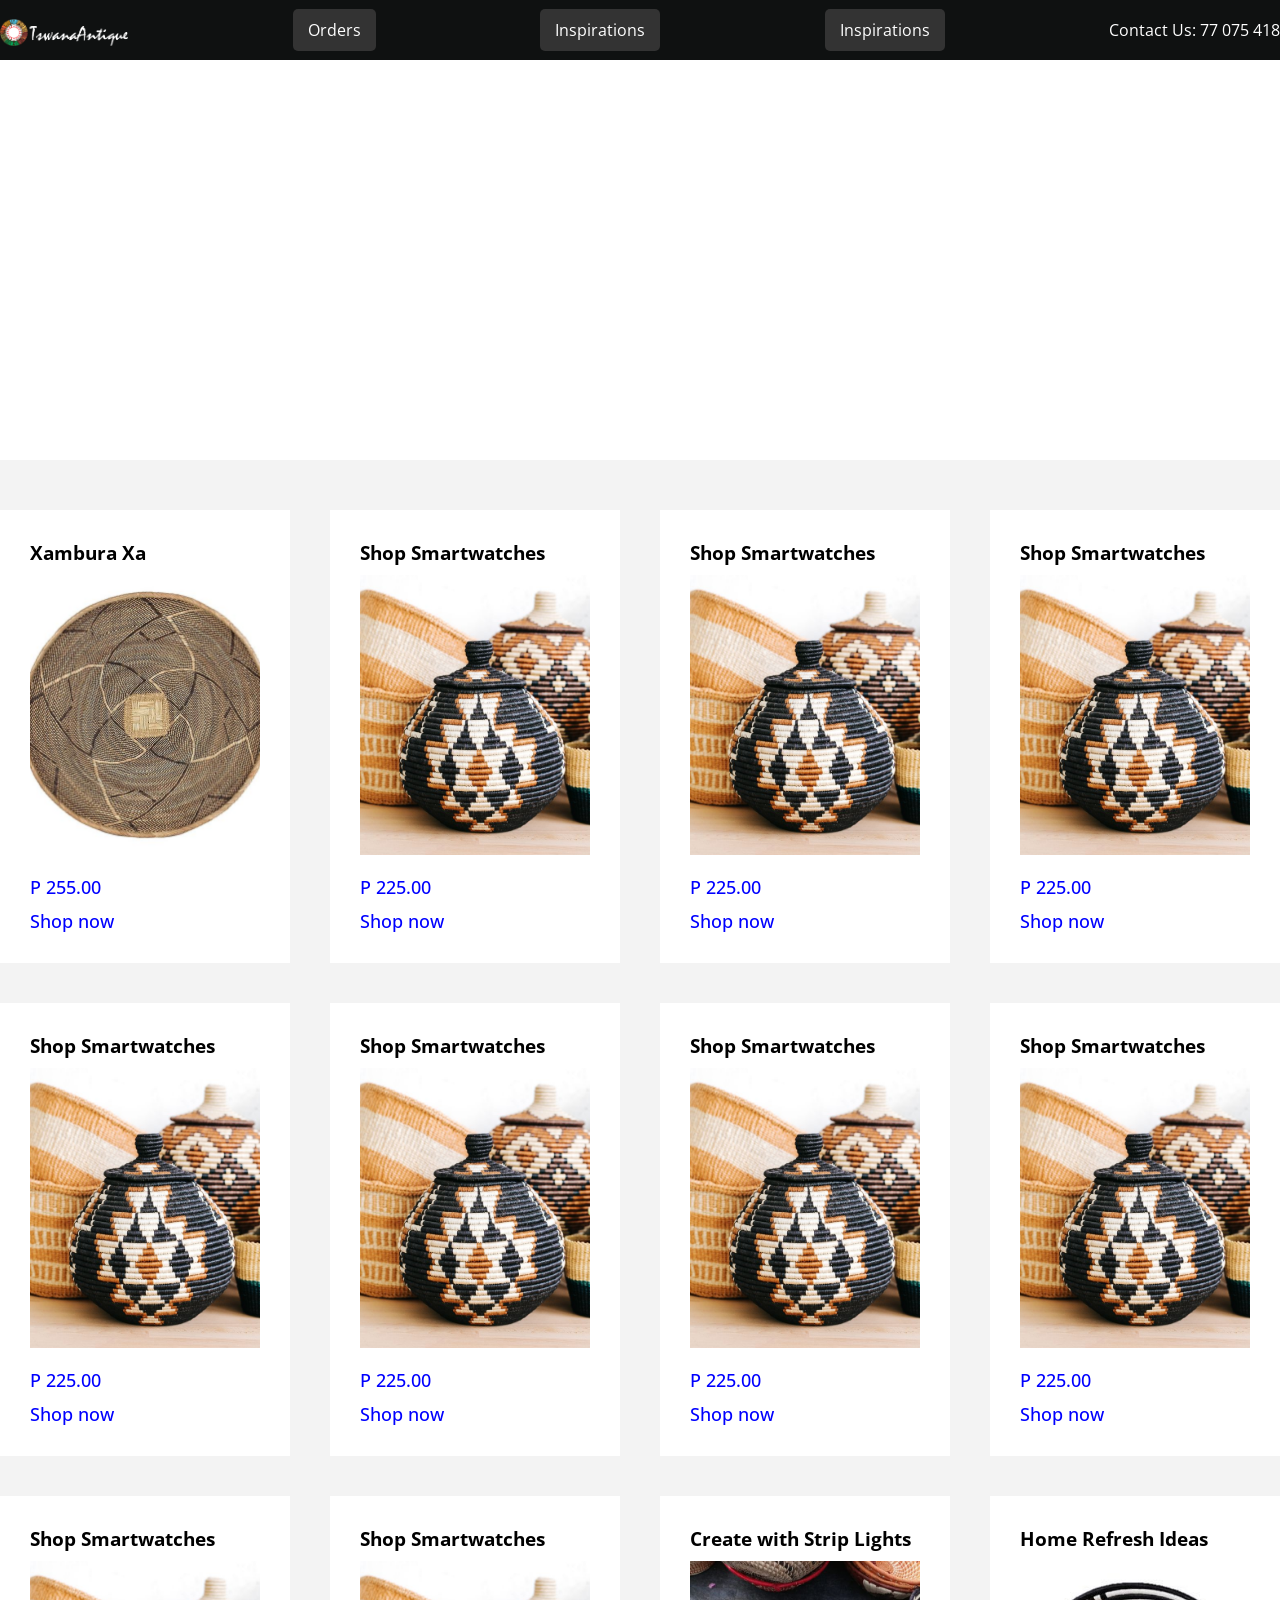
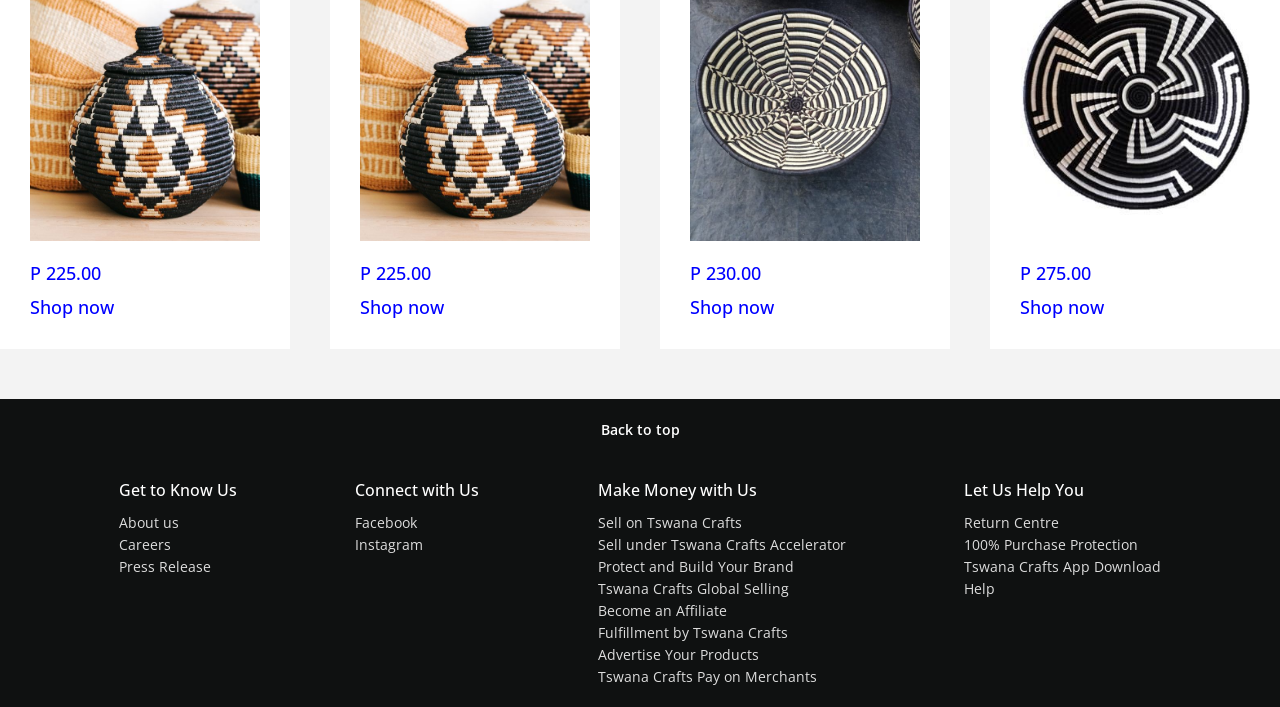
==== index.html @ 35d7b310 "Addding files to main folder" ====
<!DOCTYPE html>
<html lang="en">
<head>
  <meta charset="UTF-8">
  <meta name="viewport" content="width=device-width, initial-scale=1.0">
  <title>Tswana Antique Store </title>
  <link rel="stylesheet" href="style.css">
  <link rel="stylesheet" href="https://fonts.googleapis.com/css2?family=Material+Symbols+Outlined:opsz,wght,FILL,GRAD@20..48,100..700,0..1,-50..200">
</head>
<body>
    <header>
      <nav class="navbar">
        <div class="nav-logo">
          <a href="#"><img src="images/logo.png" alt="logo"></a>
        </div>

        <div class="Ordes">
            </a>
            <p><a href="#Orders" class="link-button">Orders</a></p>
        </div>

        <div class="Ordes">
            </a>
            <p><a href="#inspirations" class="link-button">Inspirations</a></p>
        </div>
        
        <div class="Ordes">
        </a>
        <p><a href="#inspirations" class="link-button">Inspirations</a></p>
    </div>

        <div class="Contacts US">
            </a>
            <p>Contact Us: 77 075 418</p>
        </div>
      </nav>
        </div>
      </div>
    </header>

<!-- HEro Section Start -->
    <section class="hero-section"></section>

    <section class="shop-section">
      <div class="shop-images">
        <div class="shop-link">
          <h3>Xambura Xa</h3>
          <img src="images/bascket1.jpg" alt="card">
          <a href="#">P 255.00</a>
          <a href="#">Shop now</a>
        </div>
        <div class="shop-link">
          <h3>Shop Smartwatches</h3>
          <img src="images/bascket2.jpg" alt="card">
          <a href="#">P 225.00</a>
          <a href="#">Shop now</a>
        </div>
        <div class="shop-link">
          <h3>Shop Smartwatches</h3>
          <img src="images/bascket2.jpg" alt="card">
          <a href="#">P 225.00</a>
          <a href="#">Shop now</a>
        </div>
        <div class="shop-link">
          <h3>Shop Smartwatches</h3>
          <img src="images/bascket2.jpg" alt="card">
          <a href="#">P 225.00</a>
          <a href="#">Shop now</a>
        </div>
        <div class="shop-link">
          <h3>Shop Smartwatches</h3>
          <img src="images/bascket2.jpg" alt="card">
          <a href="#">P 225.00</a>
          <a href="#">Shop now</a>
        </div>
        <div class="shop-link">
          <h3>Shop Smartwatches</h3>
          <img src="images/bascket2.jpg" alt="card">
          <a href="#">P 225.00</a>
          <a href="#">Shop now</a>
        </div>
        <div class="shop-link">
          <h3>Shop Smartwatches</h3>
          <img src="images/bascket2.jpg" alt="card">
          <a href="#">P 225.00</a>
          <a href="#">Shop now</a>
        </div>
        <div class="shop-link">
          <h3>Shop Smartwatches</h3>
          <img src="images/bascket2.jpg" alt="card">
          <a href="#">P 225.00</a>
          <a href="#">Shop now</a>
        </div>
        <div class="shop-link">
          <h3>Shop Smartwatches</h3>
          <img src="images/bascket2.jpg" alt="card">
          <a href="#">P 225.00</a>
          <a href="#">Shop now</a>
        </div>
        <div class="shop-link">
          <h3>Shop Smartwatches</h3>
          <img src="images/bascket2.jpg" alt="card">
          <a href="#">P 225.00</a>
          <a href="#">Shop now</a>
        </div>
        <div class="shop-link">
          <h3>Create with Strip Lights</h3>
          <img src="images/bascket3.jpg" alt="card">
          <a href="#">P 230.00</a>
          <a href="#">Shop now</a>
        </div>
        <div class="shop-link">
          <h3>Home Refresh Ideas</h3>
          <img src="images/bascket4.jpg" alt="card">
          <a href="#">P 275.00</a>
          <a href="#">Shop now</a>
        </div>
      </div>
    </section>
<!-- HEro Section End -->


<footer>
      <a href="#" class="footer-title">
        Back to top
      </a>
      <div class="footer-items">
        <ul>
          <h3>Get to Know Us</h3>
          <li><a href="#">About us</a></li>
          <li><a href="#">Careers</a></li>
          <li><a href="#">Press Release</a></li>
        </ul>
        <ul>
          <h3>Connect with Us</h3>
          <li><a href="#">Facebook</a></li>
          <li><a href="#">Instagram</a></li>
        </ul>
        <ul>
          <h3>Make Money with Us</h3>
          <li><a href="#">Sell on Tswana Crafts</a></li>
          <li><a href="#">Sell under Tswana Crafts Accelerator</a></li>
          <li><a href="#">Protect and Build Your Brand</a></li>
          <li><a href="#">Tswana Crafts Global Selling</a></li>
          <li><a href="#">Become an Affiliate</a></li>
          <li><a href="#">Fulfillment by Tswana Crafts</a></li>
          <li><a href="#">Advertise Your Products</a></li>
          <li><a href="#">Tswana Crafts Pay on Merchants</a></li>
        </ul>
        <ul>
          <h3>Let Us Help You</h3>
          <li><a href="#">Return Centre</a></li>
          <li><a href="#">100% Purchase Protection</a></li>
          <li><a href="#">Tswana Crafts App Download</a></li>
          <li><a href="#">Help</a></li>
        </ul>
      </div>
    </footer>

</body>
</html>
---- style.css ----
@import url("https://fonts.googleapis.com/css2?family=Open+Sans:wght@200;300;400;500;600;700&display=swap");

* {
  margin: 0;
  padding: 0;
  box-sizing: border-box;
  font-family: "Open Sans", sans-serif;
}

html {
  scroll-behavior: smooth;
}

a {
  text-decoration: none;
  color: #fff;
}

a:hover {
  color: #ddd;
}

/* Header or Navbar */
header {
  width: 100%;
  background-color: #0f1111;
}

.navbar {
  height: 60px;
  display: flex;
  align-items: center;
  justify-content: space-between;
  cursor: pointer;
  color: #fff;
  max-width: 1280px;
  margin: 0 auto;
}

.nav-logo img {
  margin-top: 10px;
  width: 128px;
}

.address .deliver {
  margin-left: 20px;
  font-size: 0.75rem;
  color: #ccc;
}

.address .map-icon {
  display: flex;
  align-items: center;
}


.nav-search {
  display: flex;
  justify-content: space-evenly;
  max-width: 620px;
  width: 100%;
  height: 40px;
  border-radius: 4px;
}

.select-search {
  background: #f3f3f3;
  width: 50px;
  text-align: center;
  border-top-left-radius: 4px;
  border-bottom-left-radius: 4px;
  border: none;
}

.search-input {
  max-width: 600px;
  width: 100%;
  font-size: 1rem;
  border: none;
  outline: none;
  padding-left: 10px;
}

.search-icon {
  max-width: 45px;
  width: 100%;
  display: flex;
  justify-content: center;
  align-items: center;
  font-size: 1.2rem;
  background: #febd68;
  color: #000;
  cursor: pointer;
  border-top-right-radius: 4px;
  border-bottom-right-radius: 4px;
}

.sign-in p,
.returns p {
  font-size: 0.75rem;
}

.sign-in,
.returns span {
  font-size: 0.875rem;
  font-weight: 600;
}

.cart {
  display: flex;
}

.cart .cart-icon {
  font-size: 2.5rem
}

.cart p {
  margin-top: 20px;
  font-weight: 500;
}

.banner {
  padding: 10px 20px;
  background: #0f1111;
  color: #fff;
  font-size: 0.875rem;
}

.banner-content {
  margin: 0 auto;
  max-width: 1280px;
  display: flex;
  align-items: center;
  justify-content: space-between;
}

.panel {
  max-width: 1280px;
  display: flex;
  align-items: center;
  gap: 5px;
  cursor: pointer;
}

.panel span {
  margin-right: 7px;
}

.links {
  display: flex;
  align-items: center;
  list-style: none;
  gap: 15px;
  flex-grow: 1;
  margin-left: 15px;
}

.links a {
  padding: 10px 0;
}

.deals a {
  font-size: 0.9rem;
  font-weight: 500;
  white-space: nowrap;
}

/* Hero Section */
.hero-section {
  height: 400px;
  background-image: url("images/hero-img.jpg");
  background-position: center;
  background-size: cover;
}

/* Shop Section */
.shop-section {
  display: flex;
  align-items: center;
  flex-direction: column;
  background-color: #f3f3f3;
  padding: 50px 0;
}

.shop-images {
  display: grid;
  grid-template-columns: repeat(auto-fit, minmax(250px, 1fr));
  gap: 40px;
  max-width: 1280px;
  width: 100%;
}

.shop-link {
  background-color: #fff;
  padding: 30px;
  display: flex;
  cursor: pointer;
  flex-direction: column;
  white-space: nowrap;
}


.shop-link img {
  width: 100%;
  height: 280px;
  object-fit: cover;
  margin-bottom: 10px;
}

.shop-link h3 {
  margin-bottom: 10px;
}

.shop-link a {
  display: inline-block;
  margin-top: 10px;
  font-size: 0.9rem;
  font-size: large;
  font-style: bold;
  color: blue;
  font-weight: 500;
  transition: color 0.3s ease;
}

.shop-link:hover a {
  color: rgb(255, 2, 2);
  text-decoration:wavy;
}

/* Footer */
.footer-title {
  display: flex;
  align-items: center;
  justify-content: center;
  background-color: #0f1111;
  color: #fff;
  font-size: 0.875rem;
  font-weight: 600;
  height: 60px;
}

.footer-items {
  display: flex;
  justify-content: space-evenly;
  width: 100%;
  margin: 0 auto;
  background: #0f1111;
}

.footer-items h3 {
  font-size: 1rem;
  font-weight: 500;
  color: #fff;
  margin: 20px 0 10px 0;
}

.footer-items ul {
  list-style: none;
  margin-bottom: 20px;
}

.footer-items li a {
  color: #ddd;
  font-size: 0.875rem;
}

.footer-items li a:hover {
  text-decoration: underline;
}
/* ... (previous code) ... */

.link-button {
  display: inline-block;
  padding: 10px 15px;
  background-color: #333;
  color: #fff;
  text-decoration: none;
  border-radius: 5px;
  transition: background-color 0.3s;
}

.link-button:hover {
  background-color: #555;
}

/* ... (remaining code) ... */
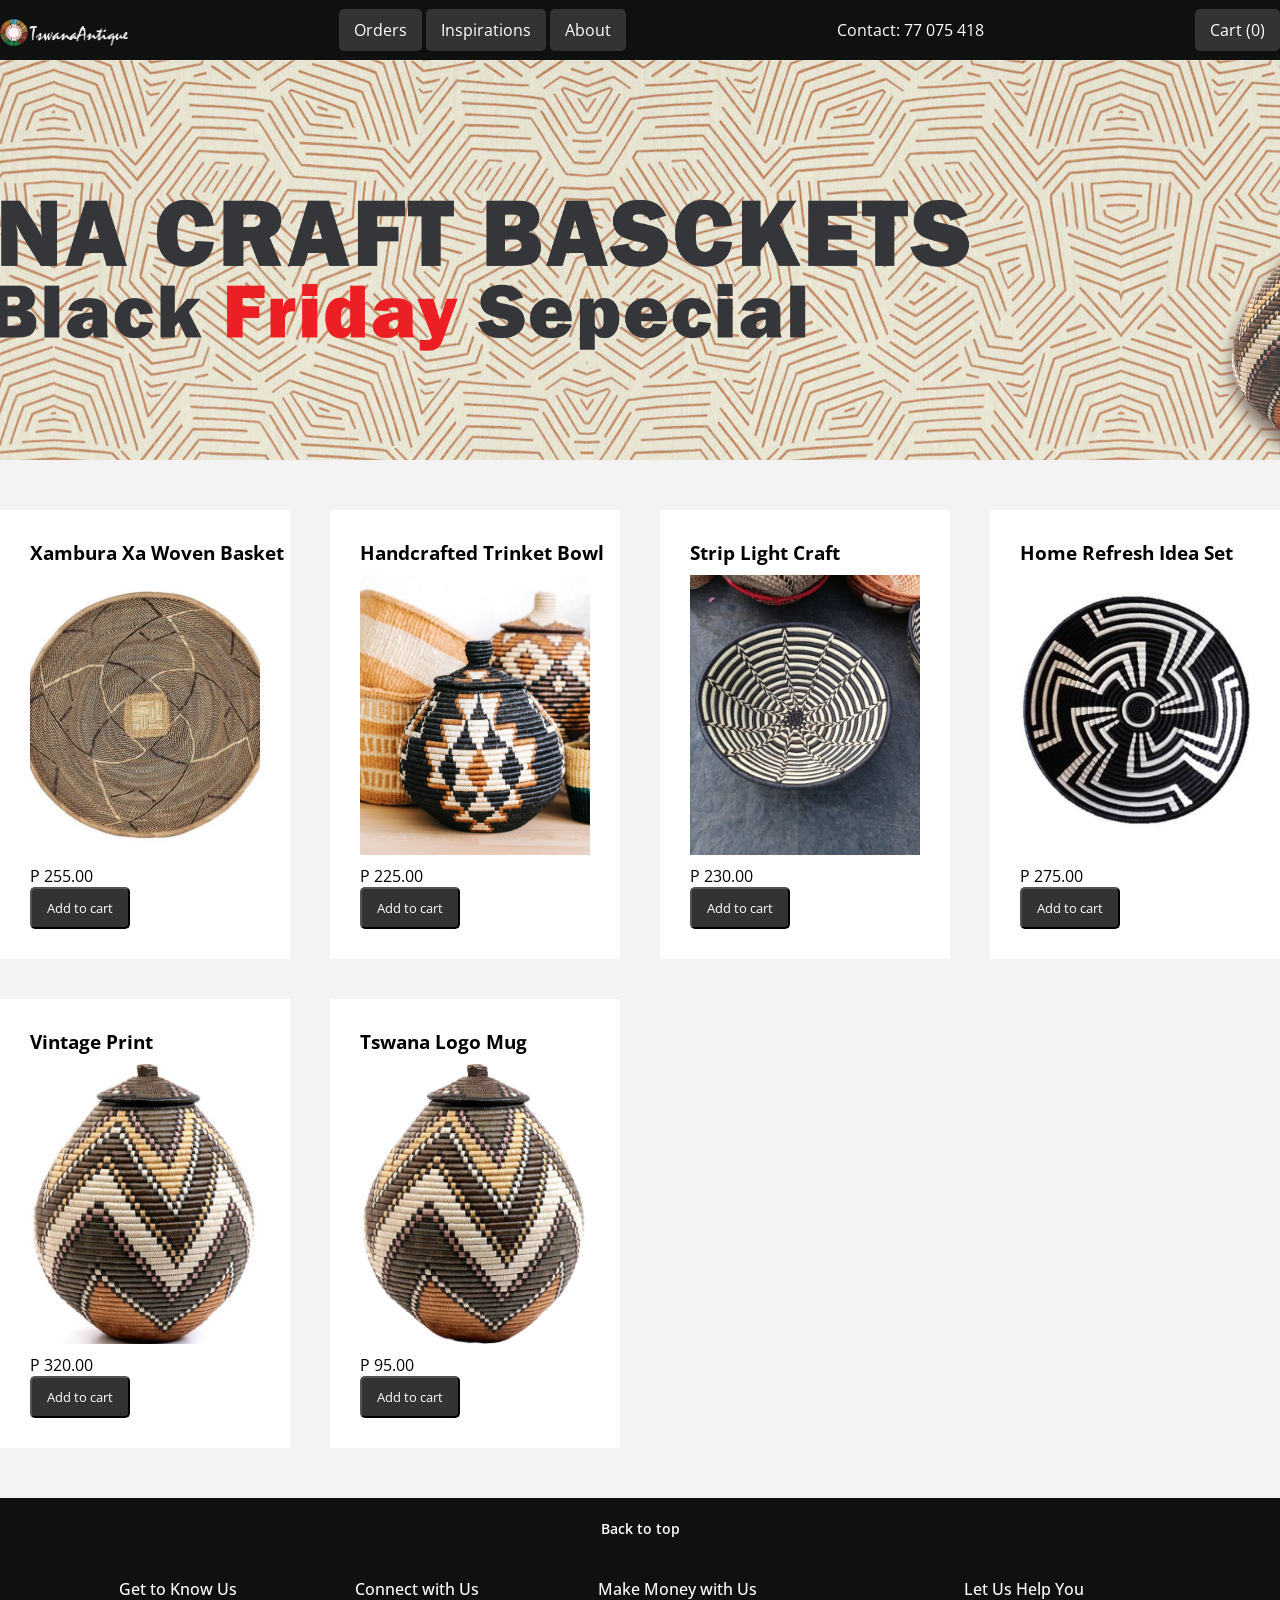
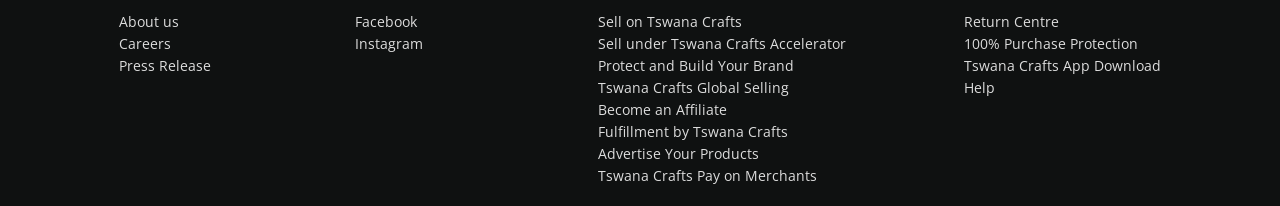
==== commit ec571a5b: "ui upgrade" ====
--- a/index.html
+++ b/index.html
@@ -4,120 +4,41 @@
   <meta charset="UTF-8">
   <meta name="viewport" content="width=device-width, initial-scale=1.0">
   <title>Tswana Antique Store </title>
-  <link rel="stylesheet" href="style.css">
+  <link rel="stylesheet" href="assets/css/style.css">
   <link rel="stylesheet" href="https://fonts.googleapis.com/css2?family=Material+Symbols+Outlined:opsz,wght,FILL,GRAD@20..48,100..700,0..1,-50..200">
 </head>
 <body>
     <header>
-      <nav class="navbar">
+      <nav class="navbar" role="navigation" aria-label="Main navigation">
         <div class="nav-logo">
-          <a href="#"><img src="images/logo.png" alt="logo"></a>
+          <a href="#"><img src="assets/img/logo.png" alt="Tswana Antique Store logo"></a>
         </div>
 
-        <div class="Ordes">
-            </a>
-            <p><a href="#Orders" class="link-button">Orders</a></p>
+        <div class="nav-links">
+          <a href="#orders" class="link-button">Orders</a>
+          <a href="#inspirations" class="link-button">Inspirations</a>
+          <a href="#about" class="link-button">About</a>
         </div>
 
-        <div class="Ordes">
-            </a>
-            <p><a href="#inspirations" class="link-button">Inspirations</a></p>
+        <div class="nav-contact">
+          <p>Contact: <a href="tel:+26777075418">77 075 418</a></p>
         </div>
-        
-        <div class="Ordes">
-        </a>
-        <p><a href="#inspirations" class="link-button">Inspirations</a></p>
-    </div>
 
-        <div class="Contacts US">
-            </a>
-            <p>Contact Us: 77 075 418</p>
+        <div class="cart">
+          <a href="#" class="link-button cart-link" aria-label="View cart">Cart (<span id="cart-count">0</span>)</a>
         </div>
       </nav>
-        </div>
-      </div>
     </header>
 
-<!-- HEro Section Start -->
-    <section class="hero-section"></section>
+<!-- Hero Section Start -->
+    <section class="hero-section" aria-label="Promotional hero"></section>
 
     <section class="shop-section">
-      <div class="shop-images">
-        <div class="shop-link">
-          <h3>Xambura Xa</h3>
-          <img src="images/bascket1.jpg" alt="card">
-          <a href="#">P 255.00</a>
-          <a href="#">Shop now</a>
-        </div>
-        <div class="shop-link">
-          <h3>Shop Smartwatches</h3>
-          <img src="images/bascket2.jpg" alt="card">
-          <a href="#">P 225.00</a>
-          <a href="#">Shop now</a>
-        </div>
-        <div class="shop-link">
-          <h3>Shop Smartwatches</h3>
-          <img src="images/bascket2.jpg" alt="card">
-          <a href="#">P 225.00</a>
-          <a href="#">Shop now</a>
-        </div>
-        <div class="shop-link">
-          <h3>Shop Smartwatches</h3>
-          <img src="images/bascket2.jpg" alt="card">
-          <a href="#">P 225.00</a>
-          <a href="#">Shop now</a>
-        </div>
-        <div class="shop-link">
-          <h3>Shop Smartwatches</h3>
-          <img src="images/bascket2.jpg" alt="card">
-          <a href="#">P 225.00</a>
-          <a href="#">Shop now</a>
-        </div>
-        <div class="shop-link">
-          <h3>Shop Smartwatches</h3>
-          <img src="images/bascket2.jpg" alt="card">
-          <a href="#">P 225.00</a>
-          <a href="#">Shop now</a>
-        </div>
-        <div class="shop-link">
-          <h3>Shop Smartwatches</h3>
-          <img src="images/bascket2.jpg" alt="card">
-          <a href="#">P 225.00</a>
-          <a href="#">Shop now</a>
-        </div>
-        <div class="shop-link">
-          <h3>Shop Smartwatches</h3>
-          <img src="images/bascket2.jpg" alt="card">
-          <a href="#">P 225.00</a>
-          <a href="#">Shop now</a>
-        </div>
-        <div class="shop-link">
-          <h3>Shop Smartwatches</h3>
-          <img src="images/bascket2.jpg" alt="card">
-          <a href="#">P 225.00</a>
-          <a href="#">Shop now</a>
-        </div>
-        <div class="shop-link">
-          <h3>Shop Smartwatches</h3>
-          <img src="images/bascket2.jpg" alt="card">
-          <a href="#">P 225.00</a>
-          <a href="#">Shop now</a>
-        </div>
-        <div class="shop-link">
-          <h3>Create with Strip Lights</h3>
-          <img src="images/bascket3.jpg" alt="card">
-          <a href="#">P 230.00</a>
-          <a href="#">Shop now</a>
-        </div>
-        <div class="shop-link">
-          <h3>Home Refresh Ideas</h3>
-          <img src="images/bascket4.jpg" alt="card">
-          <a href="#">P 275.00</a>
-          <a href="#">Shop now</a>
-        </div>
+      <div id="product-grid" class="shop-images">
+        <!-- Products will be injected here by JavaScript -->
       </div>
     </section>
-<!-- HEro Section End -->
+<!-- Hero Section End -->
 
 
 <footer>
@@ -157,5 +78,6 @@
       </div>
     </footer>
 
+  <script src="assets/js/main.js"></script>
 </body>
 </html>
--- a/assets/css/style.css
+++ b/assets/css/style.css
@@ -0,0 +1,321 @@
+@import url("https://fonts.googleapis.com/css2?family=Open+Sans:wght@200;300;400;500;600;700&display=swap");
+
+* {
+  margin: 0;
+  padding: 0;
+  box-sizing: border-box;
+  font-family: "Open Sans", sans-serif;
+}
+
+html {
+  scroll-behavior: smooth;
+}
+
+a {
+  text-decoration: none;
+  color: #fff;
+}
+
+a:hover {
+  color: #ddd;
+}
+
+/* Header or Navbar */
+header {
+  width: 100%;
+  background-color: #0f1111;
+}
+
+.navbar {
+  height: 60px;
+  display: flex;
+  align-items: center;
+  justify-content: space-between;
+  cursor: pointer;
+  color: #fff;
+  max-width: 1280px;
+  margin: 0 auto;
+}
+
+.nav-logo img {
+  margin-top: 10px;
+  width: 128px;
+}
+
+.address .deliver {
+  margin-left: 20px;
+  font-size: 0.75rem;
+  color: #ccc;
+}
+
+.address .map-icon {
+  display: flex;
+  align-items: center;
+}
+
+
+.nav-search {
+  display: flex;
+  justify-content: space-evenly;
+  max-width: 620px;
+  width: 100%;
+  height: 40px;
+  border-radius: 4px;
+}
+
+.select-search {
+  background: #f3f3f3;
+  width: 50px;
+  text-align: center;
+  border-top-left-radius: 4px;
+  border-bottom-left-radius: 4px;
+  border: none;
+}
+
+.search-input {
+  max-width: 600px;
+  width: 100%;
+  font-size: 1rem;
+  border: none;
+  outline: none;
+  padding-left: 10px;
+}
+
+.search-icon {
+  max-width: 45px;
+  width: 100%;
+  display: flex;
+  justify-content: center;
+  align-items: center;
+  font-size: 1.2rem;
+  background: #febd68;
+  color: #000;
+  cursor: pointer;
+  border-top-right-radius: 4px;
+  border-bottom-right-radius: 4px;
+}
+
+.sign-in p,
+.returns p {
+  font-size: 0.75rem;
+}
+
+.sign-in,
+.returns span {
+  font-size: 0.875rem;
+  font-weight: 600;
+}
+
+.cart {
+  display: flex;
+}
+
+.cart .cart-icon {
+  font-size: 2.5rem
+}
+
+.cart p {
+  margin-top: 20px;
+  font-weight: 500;
+}
+
+.banner {
+  padding: 10px 20px;
+  background: #0f1111;
+  color: #fff;
+  font-size: 0.875rem;
+}
+
+.banner-content {
+  margin: 0 auto;
+  max-width: 1280px;
+  display: flex;
+  align-items: center;
+  justify-content: space-between;
+}
+
+.panel {
+  max-width: 1280px;
+  display: flex;
+  align-items: center;
+  gap: 5px;
+  cursor: pointer;
+}
+
+.panel span {
+  margin-right: 7px;
+}
+
+.links {
+  display: flex;
+  align-items: center;
+  list-style: none;
+  gap: 15px;
+  flex-grow: 1;
+  margin-left: 15px;
+}
+
+.links a {
+  padding: 10px 0;
+}
+
+.deals a {
+  font-size: 0.9rem;
+  font-weight: 500;
+  white-space: nowrap;
+}
+
+/* Hero Section */
+.hero-section {
+  height: 400px;
+  background-image: url("../img/hero-img.jpg");
+  background-position: center;
+  background-size: cover;
+} 
+
+/* Shop Section */
+.shop-section {
+  display: flex;
+  align-items: center;
+  flex-direction: column;
+  background-color: #f3f3f3;
+  padding: 50px 0;
+}
+
+.shop-images {
+  display: grid;
+  grid-template-columns: repeat(auto-fit, minmax(250px, 1fr));
+  gap: 40px;
+  max-width: 1280px;
+  width: 100%;
+}
+
+.shop-link {
+  background-color: #fff;
+  padding: 30px;
+  display: flex;
+  cursor: pointer;
+  flex-direction: column;
+  white-space: nowrap;
+}
+
+
+.shop-link img {
+  width: 100%;
+  height: 280px;
+  object-fit: cover;
+  margin-bottom: 10px;
+}
+
+.shop-link h3 {
+  margin-bottom: 10px;
+}
+
+.shop-link a {
+  display: inline-block;
+  margin-top: 10px;
+  font-size: 0.9rem;
+  font-size: large;
+  font-style: bold;
+  color: blue;
+  font-weight: 500;
+  transition: color 0.3s ease;
+}
+
+.shop-link:hover a {
+  color: rgb(255, 2, 2);
+  text-decoration: underline;
+}
+
+/* Footer */
+.footer-title {
+  display: flex;
+  align-items: center;
+  justify-content: center;
+  background-color: #0f1111;
+  color: #fff;
+  font-size: 0.875rem;
+  font-weight: 600;
+  height: 60px;
+}
+
+.footer-items {
+  display: flex;
+  justify-content: space-evenly;
+  width: 100%;
+  margin: 0 auto;
+  background: #0f1111;
+}
+
+.footer-items h3 {
+  font-size: 1rem;
+  font-weight: 500;
+  color: #fff;
+  margin: 20px 0 10px 0;
+}
+
+.footer-items ul {
+  list-style: none;
+  margin-bottom: 20px;
+}
+
+.footer-items li a {
+  color: #ddd;
+  font-size: 0.875rem;
+}
+
+.footer-items li a:hover {
+  text-decoration: underline;
+}
+/* ... (previous code) ... */
+
+.link-button {
+  display: inline-block;
+  padding: 10px 15px;
+  background-color: #333;
+  color: #fff;
+  text-decoration: none;
+  border-radius: 5px;
+  transition: background-color 0.3s;
+}
+
+.link-button:hover {
+  background-color: #555;
+}
+
+/* Accessibility focus styles */
+.link-button:focus,
+.link-button:focus-visible {
+  outline: 3px solid #febd68;
+  outline-offset: 2px;
+}
+
+.shop-link:focus-within,
+.shop-link:focus {
+  box-shadow: 0 0 0 3px rgba(254,189,104,0.15);
+}
+
+.shop-link { outline: none; }
+
+/* Responsive tweaks */
+@media (max-width: 600px) {
+  .navbar {
+    height: auto;
+    padding: 12px;
+    flex-direction: column;
+    align-items: flex-start;
+    gap: 8px;
+  }
+
+  .nav-links { display: flex; gap: 8px; }
+
+  .shop-link img {
+    height: 200px;
+  }
+
+  .hero-section {
+    height: 220px;
+  }
+}
+
+/* ... (remaining code) ... */
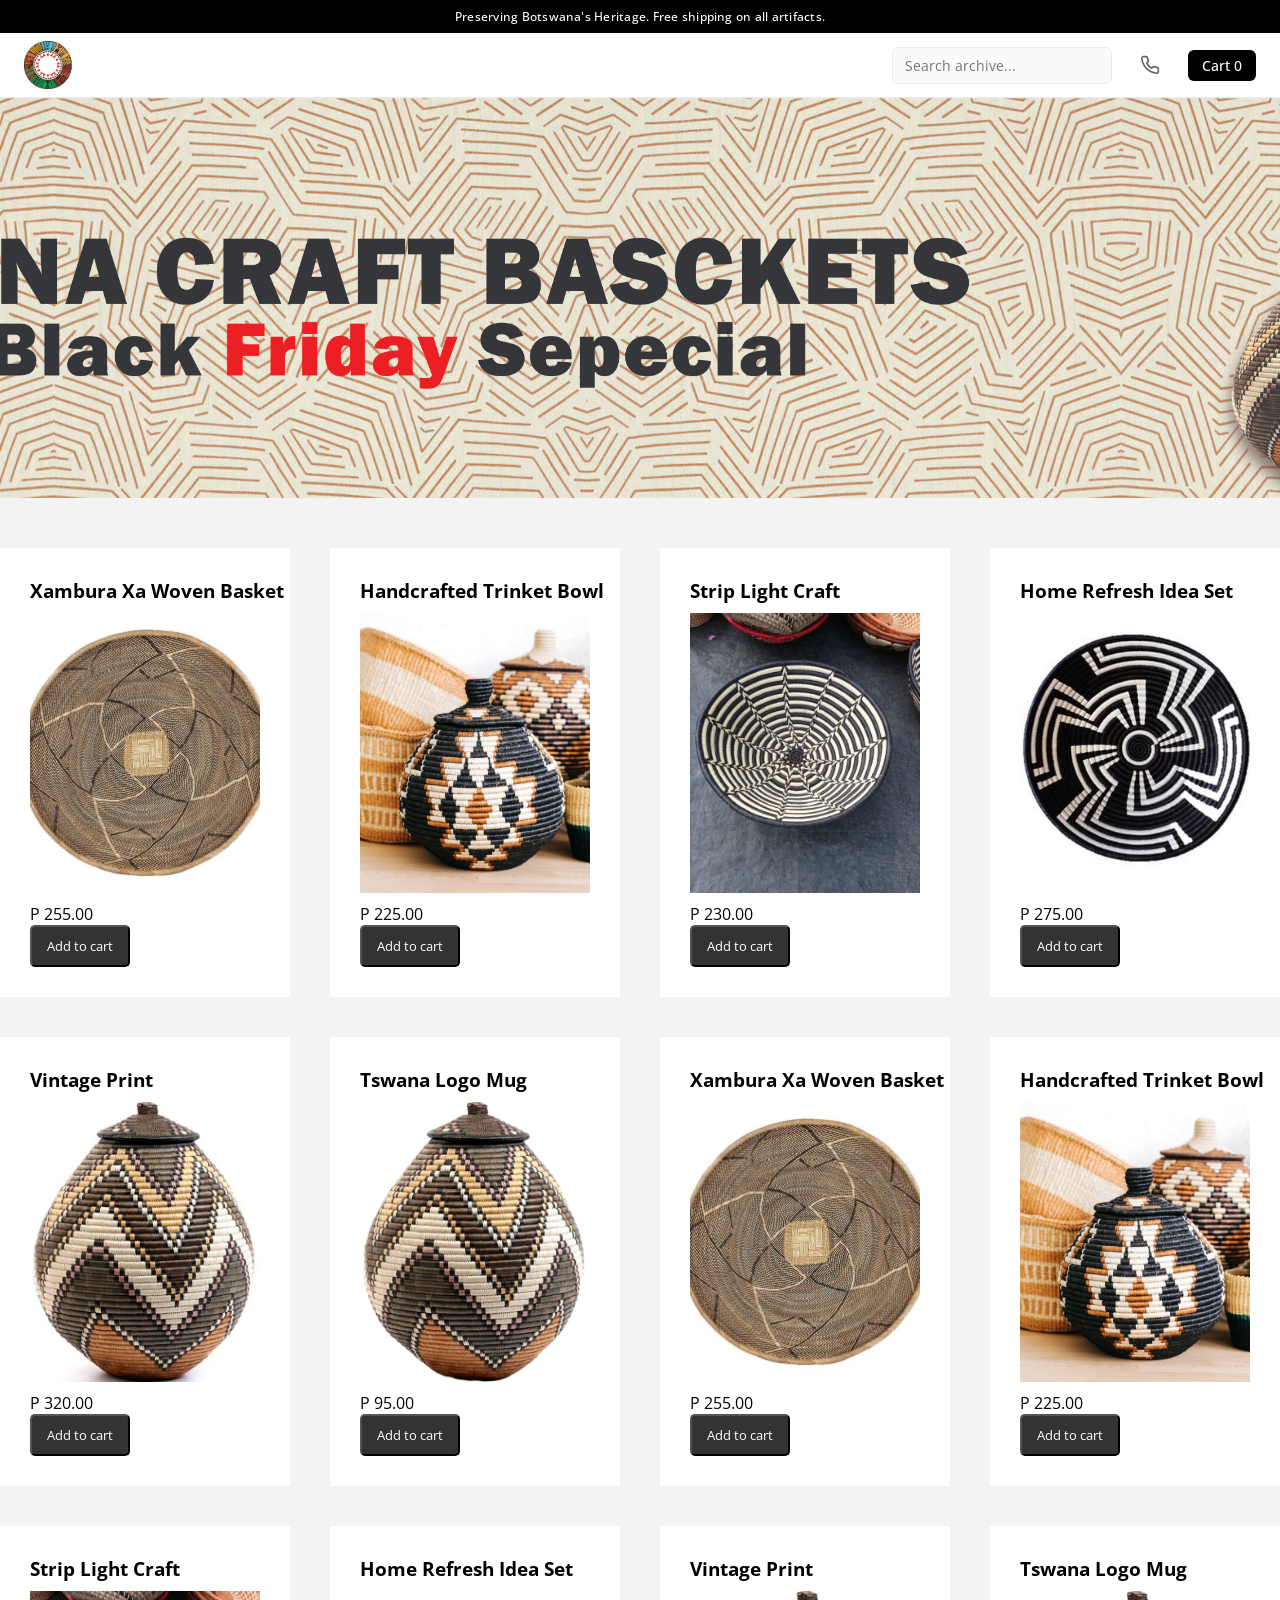
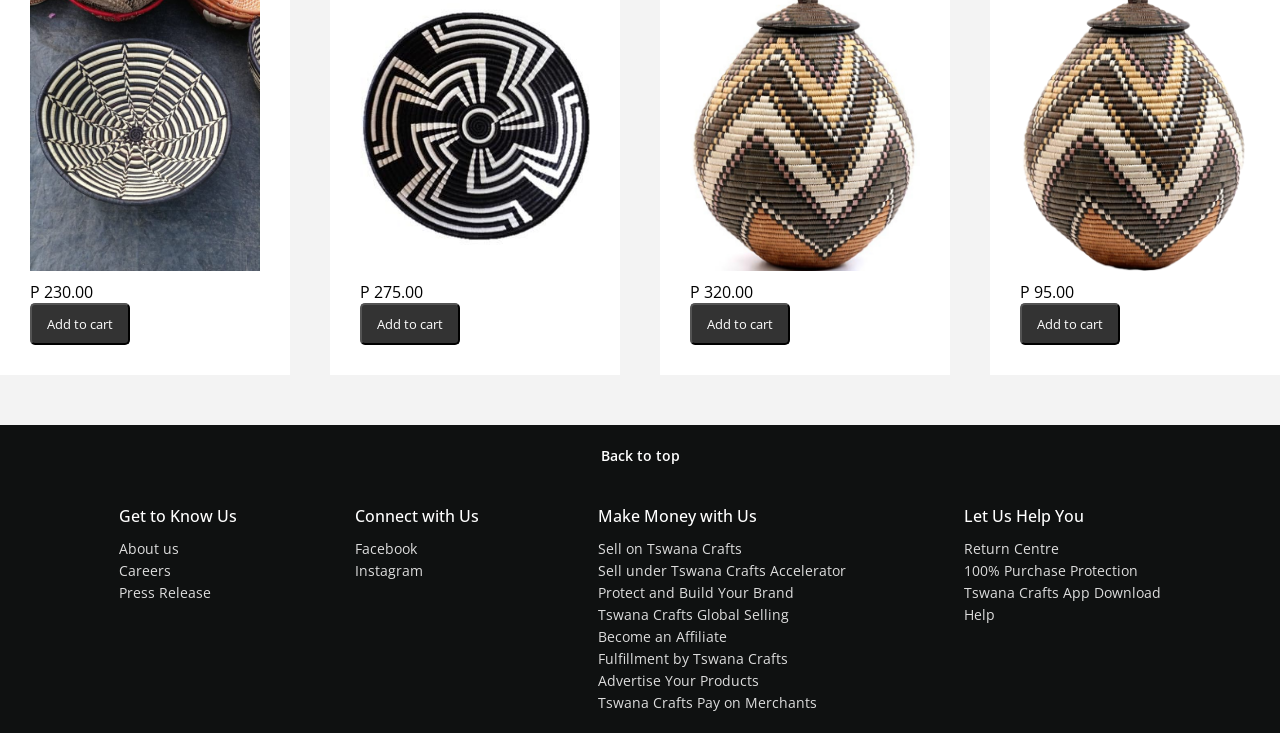
==== commit 6411b0b7: "header update" ====
--- a/index.html
+++ b/index.html
@@ -8,7 +8,7 @@
   <link rel="stylesheet" href="https://fonts.googleapis.com/css2?family=Material+Symbols+Outlined:opsz,wght,FILL,GRAD@20..48,100..700,0..1,-50..200">
 </head>
 <body>
-    <header>
+    <!-- <header>
       <nav class="navbar" role="navigation" aria-label="Main navigation">
         <div class="nav-logo">
           <a href="#"><img src="assets/img/logo.png" alt="Tswana Antique Store logo"></a>
@@ -28,7 +28,38 @@
           <a href="#" class="link-button cart-link" aria-label="View cart">Cart (<span id="cart-count">0</span>)</a>
         </div>
       </nav>
-    </header>
+    </header> -->
+
+    <header class="header">
+  <div class="header-announcement">
+    Preserving Botswana's Heritage. Free shipping on all artifacts.
+  </div>
+
+  <nav class="navbar" role="navigation" aria-label="Main navigation">
+    <div class="nav-left">
+      <a href="index.html" class="logo"><img src="assets/img/logo.png" alt="Tswana Antique Store logo"></a>
+        <a href="#inspirations">Inspirations</a>
+        <a href="#orders">Orders</a>
+        <a href="#about">About</a>
+      </div>
+    </div>
+
+    <div class="nav-right">
+      <div class="header-search">
+        <input type="text" placeholder="Search archive..." aria-label="Search">
+      </div>
+      
+      <div class="nav-utilities">
+        <a href="tel:+26777075418" class="nav-icon-link" title="Contact Support">
+          <svg width="20" height="20" viewBox="0 0 24 24" fill="none" stroke="currentColor" stroke-width="2"><path d="M22 16.92v3a2 2 0 0 1-2.18 2 19.79 19.79 0 0 1-8.63-3.07 19.5 19.5 0 0 1-6-6 19.79 19.79 0 0 1-3.07-8.67A2 2 0 0 1 4.11 2h3a2 2 0 0 1 2 1.72 12.84 12.84 0 0 0 .7 2.81 2 2 0 0 1-.45 2.11L8.09 9.91a16 16 0 0 0 6 6l1.27-1.27a2 2 0 0 1 2.11-.45 12.84 12.84 0 0 0 2.81.7A2 2 0 0 1 22 16.92z"/></svg>
+        </a>
+        <a href="#" class="cart-pill" aria-label="View cart">
+          Cart <span id="cart-count">0</span>
+        </a>
+      </div>
+    </div>
+  </nav>
+</header>
 
 <!-- Hero Section Start -->
     <section class="hero-section" aria-label="Promotional hero"></section>
--- a/assets/css/style.css
+++ b/assets/css/style.css
@@ -21,26 +21,146 @@
 }
 
 /* Header or Navbar */
-header {
-  width: 100%;
-  background-color: #0f1111;
+
+:root {
+  --header-height: 64px;
+  --border-color: #eaeaea;
+  --text-muted: #666666;
+  --geist-font: -apple-system, BlinkMacSystemFont, "Segoe UI", Roboto, sans-serif;
+}
+
+.header {
+  position: sticky;
+  top: 0;
+  width: 100%;
+  z-index: 1000;
+  background: rgba(255, 255, 255, 0.8);
+  backdrop-filter: saturate(180%) blur(8px);
+  border-bottom: 1px solid var(--border-color);
+  font-family: var(--geist-font);
+}
+
+.header-announcement {
+  background: #000;
+  color: #fff;
+  font-size: 12px;
+  text-align: center;
+  padding: 8px 0;
+  font-weight: 500;
+  letter-spacing: 0.02em;
 }
 
 .navbar {
-  height: 60px;
+  max-width: 1400px;
+  margin: 0 auto;
+  height: var(--header-height);
   display: flex;
   align-items: center;
   justify-content: space-between;
-  cursor: pointer;
-  color: #fff;
-  max-width: 1280px;
-  margin: 0 auto;
-}
-
-.nav-logo img {
-  margin-top: 10px;
-  width: 128px;
-}
+  padding: 0 24px;
+}
+
+/* Logo Styling */
+.logo {
+  display: flex;
+  align-items: center;
+  font-weight: 700;
+  font-size: 1.1rem;
+  letter-spacing: -0.04em;
+  text-decoration: none;
+  color: #000;
+  margin-right: 24px;
+}
+
+.logo img { display: block; max-height: 48px; width: auto; }
+
+.logo span {
+  color: var(--border-color);
+  margin: 0 4px;
+  font-weight: 300;
+}
+
+/* Nav Groups */
+.nav-left, .nav-right, .nav-utilities {
+  display: flex;
+  align-items: center;
+  gap: 12px;
+}
+
+/* Logo inside header: keep centered, constrained and responsive */
+.nav-left > a img {
+  display: block;
+  max-height: 48px;
+  width: auto;
+  margin-right: 8px;
+}
+
+.nav-menu a {
+  text-decoration: none;
+  color: var(--text-muted);
+  font-size: 14px;
+  margin-right: 20px;
+  transition: color 0.2s ease;
+}
+
+.nav-menu a:hover {
+  color: #000;
+}
+
+/* Search Input */
+.header-search input {
+  background: #fafafa;
+  border: 1px solid var(--border-color);
+  padding: 8px 12px;
+  border-radius: 6px;
+  font-size: 14px;
+  width: 220px;
+  transition: all 0.2s ease;
+  outline: none;
+}
+
+.header-search input:focus {
+  background: #fff;
+  border-color: #000;
+  width: 280px;
+}
+
+/* Cart & Icons */
+.nav-icon-link {
+  color: var(--text-muted);
+  margin: 0 16px;
+  display: flex;
+  align-items: center;
+}
+
+.cart-pill {
+  background: #000;
+  color: #fff;
+  text-decoration: none;
+  padding: 6px 14px;
+  border-radius: 6px;
+  font-size: 14px;
+  font-weight: 500;
+  transition: opacity 0.2s ease;
+}
+
+.cart-pill:hover {
+  opacity: 0.8;
+}
+
+/* Mobile Responsiveness */
+@media (max-width: 768px) {
+  .nav-menu, .header-search {
+    display: none; /* In a real app, move these to a hamburger menu */
+  }
+
+  .nav-left > a img {
+    max-height: 40px;
+  }
+}
+
+
+
 
 .address .deliver {
   margin-left: 20px;
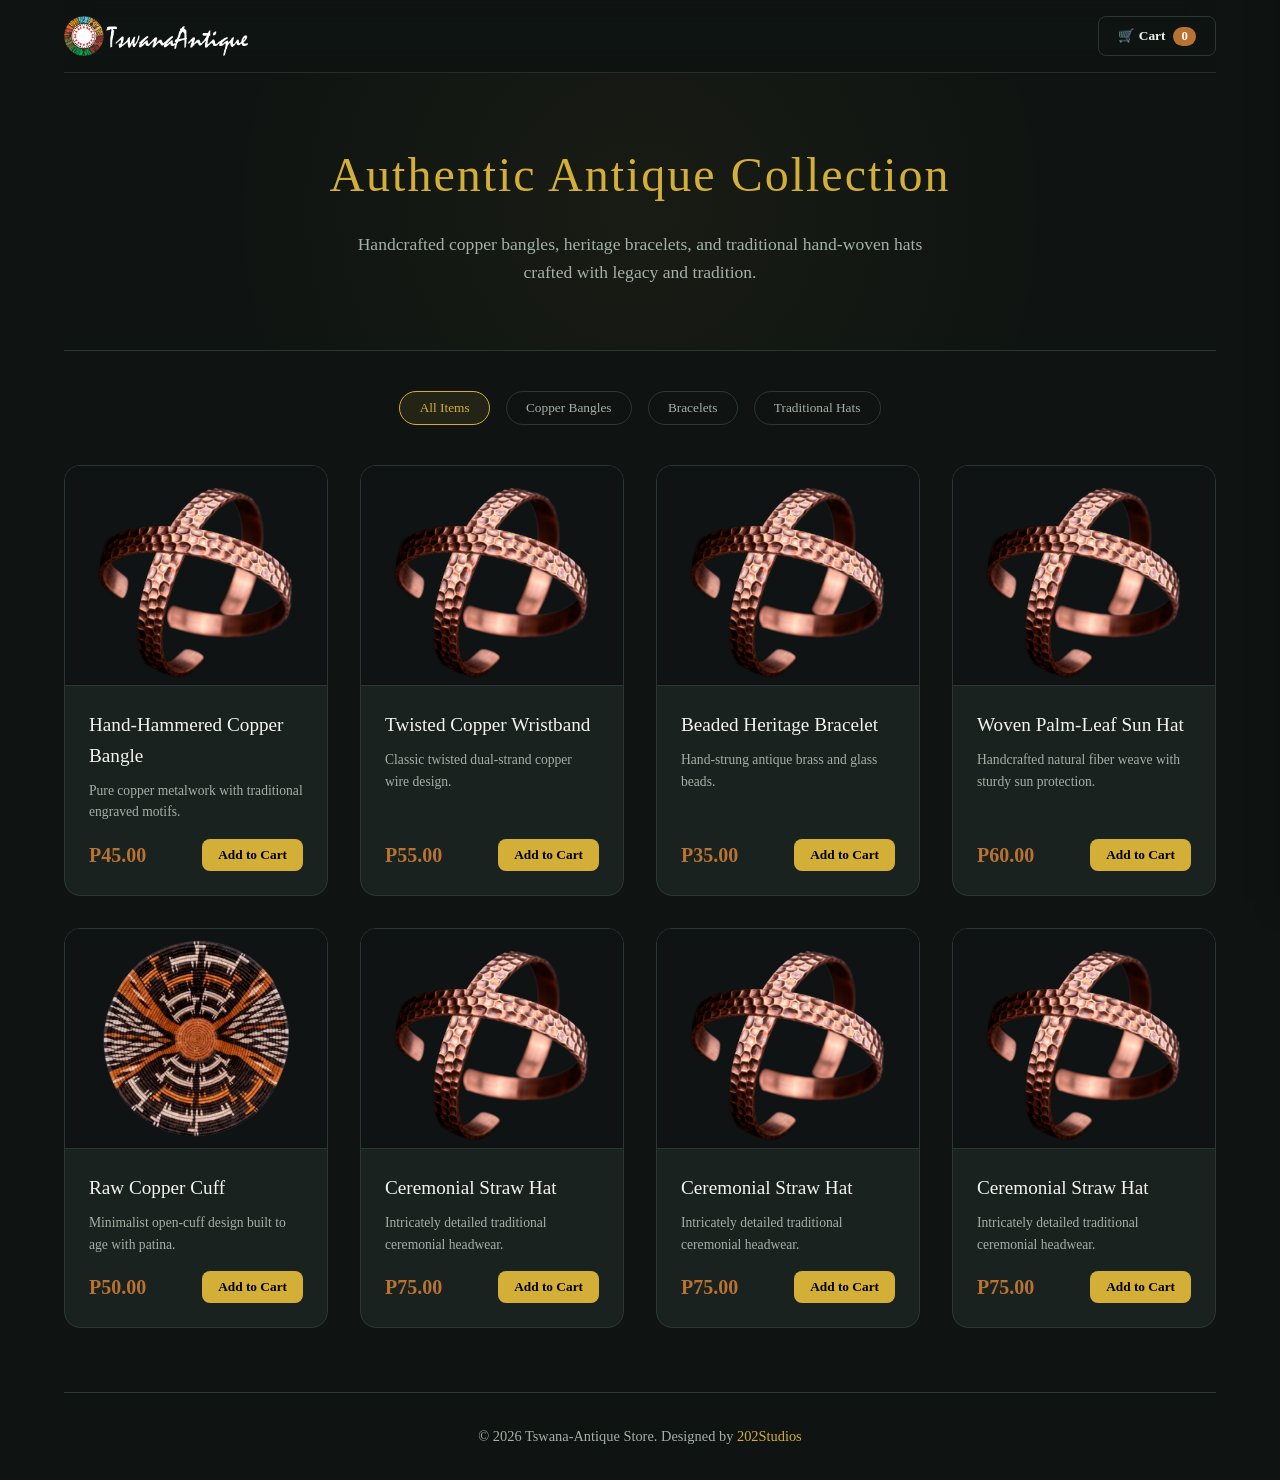
==== commit 0cc8f0aa: "site updates" ====
--- a/index.html
+++ b/index.html
@@ -3,112 +3,846 @@
 <head>
   <meta charset="UTF-8">
   <meta name="viewport" content="width=device-width, initial-scale=1.0">
-  <title>Tswana Antique Store </title>
-  <link rel="stylesheet" href="assets/css/style.css">
-  <link rel="stylesheet" href="https://fonts.googleapis.com/css2?family=Material+Symbols+Outlined:opsz,wght,FILL,GRAD@20..48,100..700,0..1,-50..200">
+  <title>Tswana-Antique</title>
+  <style>
+    /* --- CSS VARIABLES & RESET --- */
+    :root {
+      --bg-dark: #0f1412;
+      --bg-card: #19221e;
+      --accent-gold: #d4af37;
+      --accent-gold-hover: #b89628;
+      --accent-copper: #b87333;
+      --text-main: #f4f4f0;
+      --text-muted: #a3b1a8;
+      --border-color: #2a3831;
+      --radius-md: 8px;
+      --radius-lg: 16px;
+    }
+
+    * {
+      box-sizing: border-box;
+      margin: 0;
+      padding: 0;
+      font-family: -apple-system, BlinkMacSystemFont, "Segoe UI", Roboto, Georgia, serif;
+    }
+
+    body {
+      background-color: var(--bg-dark);
+      color: var(--text-main);
+      line-height: 1.6;
+    }
+
+    /* --- LAYOUT & UTILITIES --- */
+    .container {
+      max-width: 1200px;
+      margin: 0 auto;
+      padding: 0 1.5rem;
+    }
+
+    /* --- NAVIGATION --- */
+    nav {
+      display: flex;
+      justify-content: space-between;
+      align-items: center;
+      padding: 1rem 0;
+      border-bottom: 1px solid rgba(255, 255, 255, 0.1);
+      position: sticky;
+      top: 0;
+      background-color: rgba(15, 20, 18, 0.85);
+      -webkit-backdrop-filter: blur(12px);
+      backdrop-filter: blur(12px);
+      z-index: 100;
+    }
+
+    .brand {
+      display: flex;
+      align-items: center;
+      font-size: 1.5rem;
+      font-weight: bold;
+      color: var(--accent-gold);
+    }
+
+    .brand img {
+      max-height: 40px;
+      width: auto;
+      object-fit: contain;
+    }
+
+    .cart-icon-btn {
+      background: transparent;
+      border: 1px solid var(--border-color);
+      color: var(--text-main);
+      padding: 0.6rem 1.2rem;
+      border-radius: var(--radius-md);
+      cursor: pointer;
+      display: flex;
+      align-items: center;
+      gap: 0.5rem;
+      font-weight: 600;
+      transition: border-color 0.2s;
+    }
+
+    .cart-icon-btn:hover {
+      border-color: var(--accent-gold);
+    }
+
+    .cart-badge {
+      background: var(--accent-copper);
+      color: #fff;
+      padding: 2px 8px;
+      border-radius: 12px;
+      font-size: 0.8rem;
+    }
+
+    /* --- HERO SECTION --- */
+    .hero {
+      padding: 4rem 0;
+      text-align: center;
+      border-bottom: 1px solid var(--border-color);
+      background: radial-gradient(circle at center, rgba(212, 175, 55, 0.05) 0%, transparent 70%);
+    }
+
+    .hero h1 {
+      font-size: 3rem;
+      color: var(--accent-gold);
+      margin-bottom: 1rem;
+      font-weight: 300;
+      letter-spacing: 2px;
+    }
+
+    .hero p {
+      color: var(--text-muted);
+      max-width: 600px;
+      margin: 0 auto;
+      font-size: 1.1rem;
+    }
+
+    /* --- FILTER BAR --- */
+    .controls {
+      display: flex;
+      justify-content: center;
+      gap: 1rem;
+      margin: 2.5rem 0;
+      flex-wrap: wrap;
+    }
+
+    .filter-btn {
+      background: transparent;
+      border: 1px solid var(--border-color);
+      color: var(--text-muted);
+      padding: 0.5rem 1.2rem;
+      border-radius: 20px;
+      cursor: pointer;
+      transition: all 0.2s;
+    }
+
+    .filter-btn.active, .filter-btn:hover {
+      border-color: var(--accent-gold);
+      color: var(--accent-gold);
+      background: rgba(212, 175, 55, 0.1);
+    }
+
+    /* --- PRODUCT GRID --- */
+    .product-grid {
+      display: grid;
+      grid-template-columns: repeat(auto-fill, minmax(260px, 1fr));
+      gap: 2rem;
+      margin-bottom: 4rem;
+    }
+
+    .product-card {
+      background: var(--bg-card);
+      border: 1px solid var(--border-color);
+      border-radius: var(--radius-lg);
+      overflow: hidden;
+      display: flex;
+      flex-direction: column;
+      transition: transform 0.2s, border-color 0.2s;
+      cursor: pointer;
+    }
+
+    .product-card:hover {
+      transform: translateY(-4px);
+      border-color: var(--accent-copper);
+    }
+
+    .product-image {
+      height: 220px;
+      background: #111815;
+      display: flex;
+      align-items: center;
+      justify-content: center;
+      border-bottom: 1px solid var(--border-color);
+      overflow: hidden;
+    }
+
+    .product-image img {
+      width: 100%;
+      height: 100%;
+      object-fit: cover;
+      transition: transform 0.3s ease;
+    }
+
+    .product-card:hover .product-image img {
+      transform: scale(1.05);
+    }
+
+    .product-info {
+      padding: 1.5rem;
+      display: flex;
+      flex-direction: column;
+      flex-grow: 1;
+    }
+
+    .product-title {
+      font-size: 1.2rem;
+      margin-bottom: 0.5rem;
+      color: var(--text-main);
+    }
+
+    .product-desc {
+      font-size: 0.85rem;
+      color: var(--text-muted);
+      margin-bottom: 1rem;
+      flex-grow: 1;
+    }
+
+    .product-bottom {
+      display: flex;
+      justify-content: space-between;
+      align-items: center;
+      margin-top: auto;
+    }
+
+    .price {
+      font-size: 1.25rem;
+      font-weight: 700;
+      color: var(--accent-copper);
+    }
+
+    .btn-add {
+      background: var(--accent-gold);
+      color: #000;
+      border: none;
+      padding: 0.5rem 1rem;
+      border-radius: var(--radius-md);
+      font-weight: 600;
+      cursor: pointer;
+      transition: background 0.2s;
+    }
+
+    .btn-add:hover {
+      background: var(--accent-gold-hover);
+    }
+
+    /* --- PRODUCT DETAIL MODAL (ALIEXPRESS STYLE) --- */
+    .product-modal-overlay {
+      position: fixed;
+      top: 0;
+      left: 0;
+      width: 100%;
+      height: 100%;
+      background: rgba(0, 0, 0, 0.8);
+      display: flex;
+      justify-content: center;
+      align-items: center;
+      z-index: 300;
+      opacity: 0;
+      pointer-events: none;
+      transition: opacity 0.3s ease;
+    }
+
+    .product-modal-overlay.open {
+      opacity: 1;
+      pointer-events: all;
+    }
+
+    .product-detail-card {
+      background: var(--bg-card);
+      border: 1px solid var(--border-color);
+      width: 90%;
+      max-width: 950px;
+      max-height: 90vh;
+      border-radius: var(--radius-lg);
+      overflow-y: auto;
+      position: relative;
+      display: grid;
+      grid-template-columns: 1fr 1fr;
+      gap: 2rem;
+      padding: 2.5rem;
+      box-shadow: 0 20px 50px rgba(0,0,0,0.8);
+    }
+
+    @media (max-width: 768px) {
+      .product-detail-card {
+        grid-template-columns: 1fr;
+        padding: 1.5rem;
+      }
+    }
+
+    .close-modal {
+      position: absolute;
+      top: 15px;
+      right: 20px;
+      background: none;
+      border: none;
+      color: var(--text-muted);
+      font-size: 2rem;
+      cursor: pointer;
+      z-index: 10;
+    }
+
+    .close-modal:hover {
+      color: #fff;
+    }
+
+    /* Detail View Gallery */
+    .gallery-container {
+      display: flex;
+      flex-direction: column;
+      gap: 1rem;
+    }
+
+    .main-image-view {
+      width: 100%;
+      height: 350px;
+      background: #111815;
+      border: 1px solid var(--border-color);
+      border-radius: var(--radius-md);
+      overflow: hidden;
+    }
+
+    .main-image-view img {
+      width: 100%;
+      height: 100%;
+      object-fit: cover;
+    }
+
+    .thumbnail-list {
+      display: flex;
+      gap: 0.75rem;
+      overflow-x: auto;
+    }
+
+    .thumbnail {
+      width: 70px;
+      height: 70px;
+      border: 2px solid var(--border-color);
+      border-radius: var(--radius-md);
+      cursor: pointer;
+      object-fit: cover;
+      opacity: 0.6;
+      transition: all 0.2s;
+    }
+
+    .thumbnail.active, .thumbnail:hover {
+      opacity: 1;
+      border-color: var(--accent-gold);
+    }
+
+    /* Detail View Info */
+    .detail-info {
+      display: flex;
+      flex-direction: column;
+    }
+
+    .detail-title {
+      font-size: 1.8rem;
+      color: var(--text-main);
+      margin-bottom: 0.5rem;
+    }
+
+    .detail-badge {
+      display: inline-block;
+      background: rgba(212, 175, 55, 0.15);
+      color: var(--accent-gold);
+      padding: 0.2rem 0.6rem;
+      border-radius: 4px;
+      font-size: 0.8rem;
+      width: fit-content;
+      margin-bottom: 1rem;
+      border: 1px solid rgba(212, 175, 55, 0.3);
+    }
+
+    .detail-price-box {
+      background: rgba(0, 0, 0, 0.2);
+      padding: 1rem;
+      border-radius: var(--radius-md);
+      margin-bottom: 1.5rem;
+      border: 1px solid var(--border-color);
+    }
+
+    .detail-price {
+      font-size: 2rem;
+      font-weight: 700;
+      color: var(--accent-copper);
+    }
+
+    .detail-specs {
+      margin-bottom: 1.5rem;
+      font-size: 0.9rem;
+      color: var(--text-muted);
+    }
+
+    .detail-specs p {
+      margin-bottom: 0.4rem;
+    }
+
+    .quantity-control {
+      display: flex;
+      align-items: center;
+      gap: 0.5rem;
+      margin-bottom: 1.5rem;
+    }
+
+    .qty-btn {
+      background: var(--bg-dark);
+      border: 1px solid var(--border-color);
+      color: var(--text-main);
+      width: 32px;
+      height: 32px;
+      border-radius: 4px;
+      cursor: pointer;
+      font-size: 1.1rem;
+    }
+
+    .qty-input {
+      width: 50px;
+      height: 32px;
+      background: var(--bg-dark);
+      border: 1px solid var(--border-color);
+      color: var(--text-main);
+      text-align: center;
+      border-radius: 4px;
+    }
+
+    .action-buttons {
+      display: flex;
+      gap: 1rem;
+      margin-top: auto;
+    }
+
+    .btn-buy-now {
+      flex: 1;
+      background: var(--accent-copper);
+      color: #fff;
+      border: none;
+      padding: 0.8rem;
+      border-radius: var(--radius-md);
+      font-weight: 600;
+      cursor: pointer;
+      transition: opacity 0.2s;
+    }
+
+    .btn-buy-now:hover {
+      opacity: 0.9;
+    }
+
+    /* --- CART DRAWER --- */
+    .cart-drawer {
+      position: fixed;
+      top: 0;
+      right: -400px;
+      width: 380px;
+      height: 100%;
+      background: var(--bg-card);
+      border-left: 1px solid var(--border-color);
+      box-shadow: -10px 0 30px rgba(0,0,0,0.5);
+      transition: right 0.3s ease;
+      z-index: 400;
+      display: flex;
+      flex-direction: column;
+      padding: 2rem;
+    }
+
+    .cart-drawer.open {
+      right: 0;
+    }
+
+    .cart-header {
+      display: flex;
+      justify-content: space-between;
+      align-items: center;
+      border-bottom: 1px solid var(--border-color);
+      padding-bottom: 1rem;
+      margin-bottom: 1rem;
+    }
+
+    .close-cart {
+      background: none;
+      border: none;
+      color: var(--text-muted);
+      font-size: 1.5rem;
+      cursor: pointer;
+    }
+
+    .cart-items {
+      flex-grow: 1;
+      overflow-y: auto;
+      display: flex;
+      flex-direction: column;
+      gap: 1rem;
+    }
+
+    .cart-item {
+      display: flex;
+      justify-content: space-between;
+      align-items: center;
+      border-bottom: 1px solid var(--border-color);
+      padding-bottom: 0.75rem;
+    }
+
+    .cart-footer {
+      border-top: 1px solid var(--border-color);
+      padding-top: 1rem;
+      margin-top: 1rem;
+    }
+
+    .total-price {
+      display: flex;
+      justify-content: space-between;
+      font-size: 1.2rem;
+      font-weight: 700;
+      margin-bottom: 1rem;
+    }
+
+    .btn-checkout {
+      width: 100%;
+      background: var(--accent-copper);
+      color: #fff;
+      border: none;
+      padding: 0.8rem;
+      border-radius: var(--radius-md);
+      font-weight: 600;
+      cursor: pointer;
+    }
+
+    /* --- FOOTER --- */
+    footer {
+      text-align: center;
+      padding: 2rem 0;
+      border-top: 1px solid var(--border-color);
+      color: var(--text-muted);
+      font-size: 0.9rem;
+    }
+  </style>
 </head>
 <body>
-    <!-- <header>
-      <nav class="navbar" role="navigation" aria-label="Main navigation">
-        <div class="nav-logo">
-          <a href="#"><img src="assets/img/logo.png" alt="Tswana Antique Store logo"></a>
+
+<div class="container">
+  <nav>
+    <div class="brand">
+      <img src="logo.png" alt="Tswana Antique Store logo" onerror="this.style.display='none'">
+    </div>
+
+    <button class="cart-icon-btn" onclick="toggleCart()">
+      🛒 Cart <span class="cart-badge" id="cart-count">0</span>
+    </button>
+  </nav>
+
+  <header class="hero">
+    <h1>Authentic Antique Collection</h1>
+    <p>Handcrafted copper bangles, heritage bracelets, and traditional hand-woven hats crafted with legacy and tradition.</p>
+  </header>
+
+  <div class="controls">
+    <button class="filter-btn active" onclick="filterCategory('all')">All Items</button>
+    <button class="filter-btn" onclick="filterCategory('bangles')">Copper Bangles</button>
+    <button class="filter-btn" onclick="filterCategory('bracelets')">Bracelets</button>
+    <button class="filter-btn" onclick="filterCategory('hats')">Traditional Hats</button>
+  </div>
+
+  <div class="product-grid" id="product-container"></div>
+
+  <!-- PRODUCT DETAIL MODAL (E-Commerce Style) -->
+  <div class="product-modal-overlay" id="product-modal">
+    <div class="product-detail-card">
+      <button class="close-modal" onclick="closeProductModal()">&times;</button>
+
+      <div class="gallery-container">
+        <div class="main-image-view">
+          <img id="detail-main-img" src="" alt="Product Detail View">
         </div>
-
-        <div class="nav-links">
-          <a href="#orders" class="link-button">Orders</a>
-          <a href="#inspirations" class="link-button">Inspirations</a>
-          <a href="#about" class="link-button">About</a>
+        <div class="thumbnail-list" id="detail-thumbnails">
+          <!-- Thumbnails dynamically rendered -->
         </div>
-
-        <div class="nav-contact">
-          <p>Contact: <a href="tel:+26777075418">77 075 418</a></p>
+      </div>
+
+      <div class="detail-info">
+        <span class="detail-badge" id="detail-badge">Handcrafted Heritage</span>
+        <h2 class="detail-title" id="detail-title">Product Title</h2>
+
+        <div class="detail-price-box">
+          <div class="detail-price" id="detail-price">P0.00</div>
+          <small style="color: var(--text-muted);">Tax included. Free shipping on select orders.</small>
         </div>
 
-        <div class="cart">
-          <a href="#" class="link-button cart-link" aria-label="View cart">Cart (<span id="cart-count">0</span>)</a>
+        <div class="detail-specs">
+          <p><strong>Description:</strong> <span id="detail-desc">---</span></p>
+          <p><strong>Material:</strong> Authentic Copper & Local Natural Fibers</p>
+          <p><strong>Origin:</strong> Botswana</p>
+          <p><strong>Availability:</strong> <span style="color: #4ade80;">In Stock</span></p>
         </div>
-      </nav>
-    </header> -->
-
-    <header class="header">
-  <div class="header-announcement">
-    Preserving Botswana's Heritage. Free shipping on all artifacts.
-  </div>
-
-  <nav class="navbar" role="navigation" aria-label="Main navigation">
-    <div class="nav-left">
-      <a href="index.html" class="logo"><img src="assets/img/logo.png" alt="Tswana Antique Store logo"></a>
-        <a href="#inspirations">Inspirations</a>
-        <a href="#orders">Orders</a>
-        <a href="#about">About</a>
+
+        <div class="quantity-control">
+          <label style="color: var(--text-muted);">Quantity:</label>
+          <button class="qty-btn" onclick="changeQty(-1)">-</button>
+          <input type="number" id="detail-qty" class="qty-input" value="1" min="1" readonly>
+          <button class="qty-btn" onclick="changeQty(1)">+</button>
+        </div>
+
+        <div class="action-buttons">
+          <button class="btn-add" style="flex: 1; padding: 0.8rem;" id="modal-add-btn">Add to Cart</button>
+          <button class="btn-buy-now" onclick="buyNow()">Buy Now</button>
+        </div>
       </div>
     </div>
-
-    <div class="nav-right">
-      <div class="header-search">
-        <input type="text" placeholder="Search archive..." aria-label="Search">
+  </div>
+
+  <!-- CART DRAWER -->
+  <div class="cart-drawer" id="cart-drawer">
+    <div class="cart-header">
+      <h3>Your Selection</h3>
+      <button class="close-cart" onclick="toggleCart()">&times;</button>
+    </div>
+    <div class="cart-items" id="cart-items">
+      <p style="color: var(--text-muted);">Your cart is empty.</p>
+    </div>
+    <div class="cart-footer">
+      <div class="total-price">
+        <span>Total:</span>
+        <span id="cart-total">P0.00</span>
       </div>
-      
-      <div class="nav-utilities">
-        <a href="tel:+26777075418" class="nav-icon-link" title="Contact Support">
-          <svg width="20" height="20" viewBox="0 0 24 24" fill="none" stroke="currentColor" stroke-width="2"><path d="M22 16.92v3a2 2 0 0 1-2.18 2 19.79 19.79 0 0 1-8.63-3.07 19.5 19.5 0 0 1-6-6 19.79 19.79 0 0 1-3.07-8.67A2 2 0 0 1 4.11 2h3a2 2 0 0 1 2 1.72 12.84 12.84 0 0 0 .7 2.81 2 2 0 0 1-.45 2.11L8.09 9.91a16 16 0 0 0 6 6l1.27-1.27a2 2 0 0 1 2.11-.45 12.84 12.84 0 0 0 2.81.7A2 2 0 0 1 22 16.92z"/></svg>
-        </a>
-        <a href="#" class="cart-pill" aria-label="View cart">
-          Cart <span id="cart-count">0</span>
-        </a>
-      </div>
+      <button class="btn-checkout" onclick="checkout()">Proceed to Checkout</button>
     </div>
-  </nav>
-</header>
-
-<!-- Hero Section Start -->
-    <section class="hero-section" aria-label="Promotional hero"></section>
-
-    <section class="shop-section">
-      <div id="product-grid" class="shop-images">
-        <!-- Products will be injected here by JavaScript -->
-      </div>
-    </section>
-<!-- Hero Section End -->
-
-
-<footer>
-      <a href="#" class="footer-title">
-        Back to top
-      </a>
-      <div class="footer-items">
-        <ul>
-          <h3>Get to Know Us</h3>
-          <li><a href="#">About us</a></li>
-          <li><a href="#">Careers</a></li>
-          <li><a href="#">Press Release</a></li>
-        </ul>
-        <ul>
-          <h3>Connect with Us</h3>
-          <li><a href="#">Facebook</a></li>
-          <li><a href="#">Instagram</a></li>
-        </ul>
-        <ul>
-          <h3>Make Money with Us</h3>
-          <li><a href="#">Sell on Tswana Crafts</a></li>
-          <li><a href="#">Sell under Tswana Crafts Accelerator</a></li>
-          <li><a href="#">Protect and Build Your Brand</a></li>
-          <li><a href="#">Tswana Crafts Global Selling</a></li>
-          <li><a href="#">Become an Affiliate</a></li>
-          <li><a href="#">Fulfillment by Tswana Crafts</a></li>
-          <li><a href="#">Advertise Your Products</a></li>
-          <li><a href="#">Tswana Crafts Pay on Merchants</a></li>
-        </ul>
-        <ul>
-          <h3>Let Us Help You</h3>
-          <li><a href="#">Return Centre</a></li>
-          <li><a href="#">100% Purchase Protection</a></li>
-          <li><a href="#">Tswana Crafts App Download</a></li>
-          <li><a href="#">Help</a></li>
-        </ul>
-      </div>
-    </footer>
-
-  <script src="assets/js/main.js"></script>
+  </div>
+
+  <footer>
+    <p>&copy; 2026 Tswana-Antique Store. Designed by <a href="https://202studios.co.bw" target="_blank" style="color: var(--accent-gold); text-decoration: none;">202Studios</a></p>
+  </footer>
+</div>
+
+<script>
+  // Extended product data including gallery sample pictures
+  const products = [
+    {
+      id: 1,
+      name: "Hand-Hammered Copper Bangle",
+      category: "bangles",
+      price: 45.00,
+      image: "antique2.png",
+      gallery: ["antique2.png", "antique1.png", "antique2.png"],
+      desc: "Pure copper metalwork with traditional engraved motifs."
+    },
+    {
+      id: 2,
+      name: "Twisted Copper Wristband",
+      category: "bangles",
+      price: 55.00,
+      image: "antique2.png",
+      gallery: ["antique2.png", "antique1.png"],
+      desc: "Classic twisted dual-strand copper wire design."
+    },
+    {
+      id: 3,
+      name: "Beaded Heritage Bracelet",
+      category: "bracelets",
+      price: 35.00,
+      image: "antique2.png",
+      gallery: ["antique2.png", "antique1.png"],
+      desc: "Hand-strung antique brass and glass beads."
+    },
+    {
+      id: 4,
+      name: "Woven Palm-Leaf Sun Hat",
+      category: "hats",
+      price: 60.00,
+      image: "antique2.png",
+      gallery: ["antique2.png", "antique1.png"],
+      desc: "Handcrafted natural fiber weave with sturdy sun protection."
+    },
+    {
+      id: 5,
+      name: "Raw Copper Cuff",
+      category: "bangles",
+      price: 50.00,
+      image: "antique1.png",
+      gallery: ["antique1.png", "antique2.png"],
+      desc: "Minimalist open-cuff design built to age with patina."
+    },
+    {
+      id: 6,
+      name: "Ceremonial Straw Hat",
+      category: "hats",
+      price: 75.00,
+      image: "antique2.png",
+      gallery: ["antique2.png", "antique1.png"],
+      desc: "Intricately detailed traditional ceremonial headwear."
+    },
+    {
+      id: 7,
+      name: "Ceremonial Straw Hat",
+      category: "hats",
+      price: 75.00,
+      image: "antique2.png",
+      gallery: ["antique2.png", "antique1.png"],
+      desc: "Intricately detailed traditional ceremonial headwear."
+    },
+    {
+      id: 8,
+      name: "Ceremonial Straw Hat",
+      category: "hats",
+      price: 75.00,
+      image: "antique2.png",
+      gallery: ["antique2.png", "antique1.png"],
+      desc: "Intricately detailed traditional ceremonial headwear."
+    }
+
+  ];
+
+  let cart = [];
+  let currentProduct = null;
+
+  // Render Product Grid
+  function renderProducts(items) {
+    const container = document.getElementById('product-container');
+    container.innerHTML = items.map(product => `
+        <div class="product-card" onclick="openProductModal(${product.id})">
+            <div class="product-image">
+                <img src="${product.image}" alt="${product.name}" onerror="this.src='https://via.placeholder.com/250?text=Antique+Item'">
+            </div>
+            <div class="product-info">
+                <div class="product-title">${product.name}</div>
+                <div class="product-desc">${product.desc}</div>
+                <div class="product-bottom">
+                    <span class="price">P${product.price.toFixed(2)}</span>
+                    <button class="btn-add" onclick="event.stopPropagation(); addToCart(${product.id})">Add to Cart</button>
+                </div>
+            </div>
+        </div>
+    `).join('');
+  }
+
+  // Filter Categories
+  function filterCategory(category) {
+    document.querySelectorAll('.filter-btn').forEach(btn => btn.classList.remove('active'));
+    event.target.classList.add('active');
+
+    if (category === 'all') {
+      renderProducts(products);
+    } else {
+      renderProducts(products.filter(p => p.category === category));
+    }
+  }
+
+  /* --- PRODUCT DETAIL MODAL LOGIC --- */
+  function openProductModal(productId) {
+    currentProduct = products.find(p => p.id === productId);
+    if (!currentProduct) return;
+
+    // Populate details
+    document.getElementById('detail-title').textContent = currentProduct.name;
+    document.getElementById('detail-price').textContent = `P${currentProduct.price.toFixed(2)}`;
+    document.getElementById('detail-desc').textContent = currentProduct.desc;
+    document.getElementById('detail-main-img').src = currentProduct.image;
+    document.getElementById('detail-qty').value = 1;
+
+    // Setup thumbnails
+    const thumbnailsContainer = document.getElementById('detail-thumbnails');
+    thumbnailsContainer.innerHTML = currentProduct.gallery.map((imgUrl, idx) => `
+      <img src="${imgUrl}" class="thumbnail ${idx === 0 ? 'active' : ''}" onclick="switchModalImage(this, '${imgUrl}')" onerror="this.src='https://via.placeholder.com/70?text=Sample'">
+    `).join('');
+
+    // Setup Add Button
+    document.getElementById('modal-add-btn').onclick = () => {
+      const qty = parseInt(document.getElementById('detail-qty').value);
+      addToCart(currentProduct.id, qty);
+      closeProductModal();
+    };
+
+    document.getElementById('product-modal').classList.add('open');
+  }
+
+  function closeProductModal() {
+    document.getElementById('product-modal').classList.remove('open');
+  }
+
+  function switchModalImage(thumbElem, imgUrl) {
+    document.getElementById('detail-main-img').src = imgUrl;
+    document.querySelectorAll('.thumbnail').forEach(t => t.classList.remove('active'));
+    thumbElem.classList.add('active');
+  }
+
+  function changeQty(delta) {
+    const qtyInput = document.getElementById('detail-qty');
+    let val = parseInt(qtyInput.value) + delta;
+    if (val < 1) val = 1;
+    qtyInput.value = val;
+  }
+
+  function buyNow() {
+    if (!currentProduct) return;
+    const qty = parseInt(document.getElementById('detail-qty').value);
+    addToCart(currentProduct.id, qty);
+    closeProductModal();
+    toggleCart();
+  }
+
+  /* --- CART LOGIC --- */
+  function addToCart(productId, quantity = 1) {
+    const item = products.find(p => p.id === productId);
+    for (let i = 0; i < quantity; i++) {
+      cart.push(item);
+    }
+    updateCartUI();
+  }
+
+  function updateCartUI() {
+    document.getElementById('cart-count').textContent = cart.length;
+    const cartItemsContainer = document.getElementById('cart-items');
+
+    if (cart.length === 0) {
+      cartItemsContainer.innerHTML = '<p style="color: var(--text-muted);">Your cart is empty.</p>';
+      document.getElementById('cart-total').textContent = 'P0.00';
+      return;
+    }
+
+    cartItemsContainer.innerHTML = cart.map((item, index) => `
+        <div class="cart-item">
+            <div>
+                <div style="font-weight: 600;">${item.name}</div>
+                <div style="color: var(--accent-copper); font-size: 0.9rem;">P${item.price.toFixed(2)}</div>
+            </div>
+            <button style="background:none; border:none; color: #ef4444; cursor:pointer;" onclick="removeFromCart(${index})">Remove</button>
+        </div>
+    `).join('');
+
+    const total = cart.reduce((sum, item) => sum + item.price, 0);
+    document.getElementById('cart-total').textContent = `P${total.toFixed(2)}`;
+  }
+
+  function removeFromCart(index) {
+    cart.splice(index, 1);
+    updateCartUI();
+  }
+
+  function toggleCart() {
+    document.getElementById('cart-drawer').classList.toggle('open');
+  }
+
+  function checkout() {
+    if (cart.length === 0) {
+      alert('Your cart is empty!');
+      return;
+    }
+    alert('Thank you for supporting Tswana-Antique! Proceeding to payment setup.');
+    cart = [];
+    updateCartUI();
+    toggleCart();
+  }
+
+  // Initial Load
+  renderProducts(products);
+</script>
 </body>
-</html>
+</html>
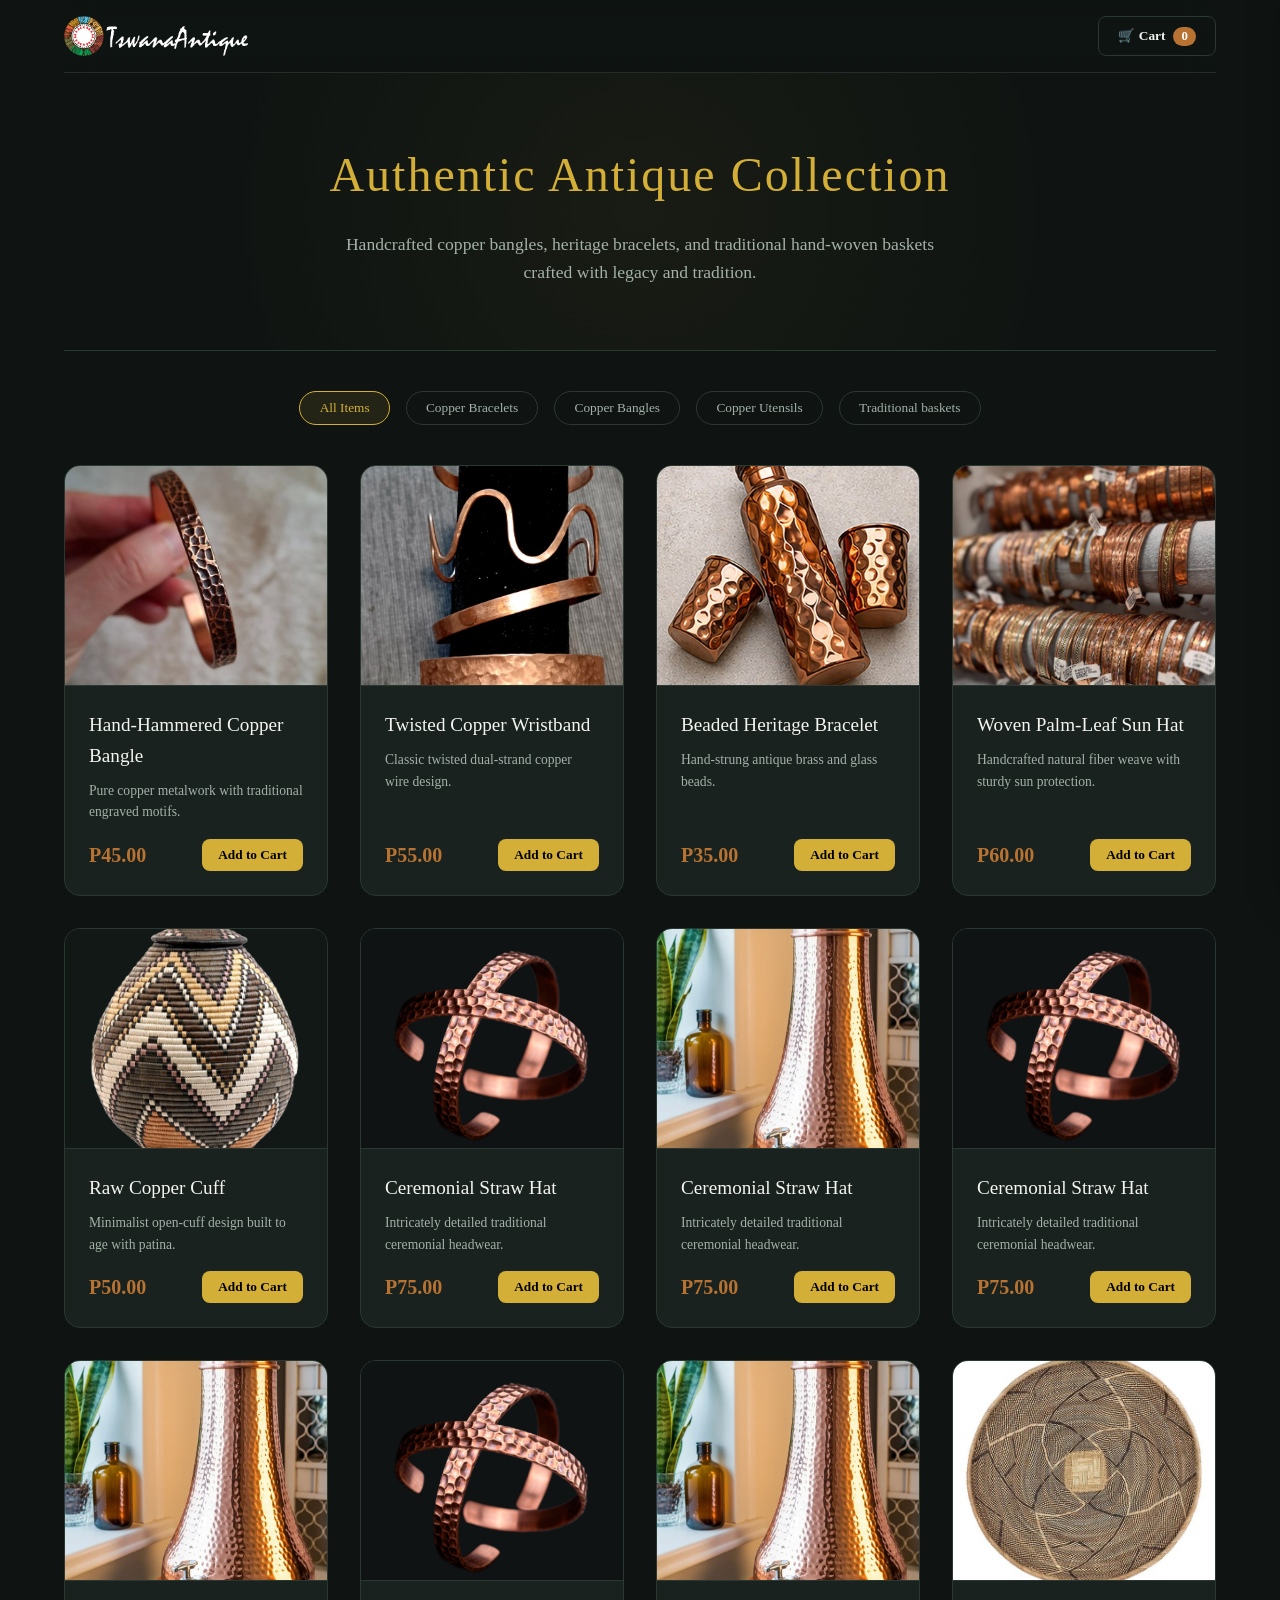
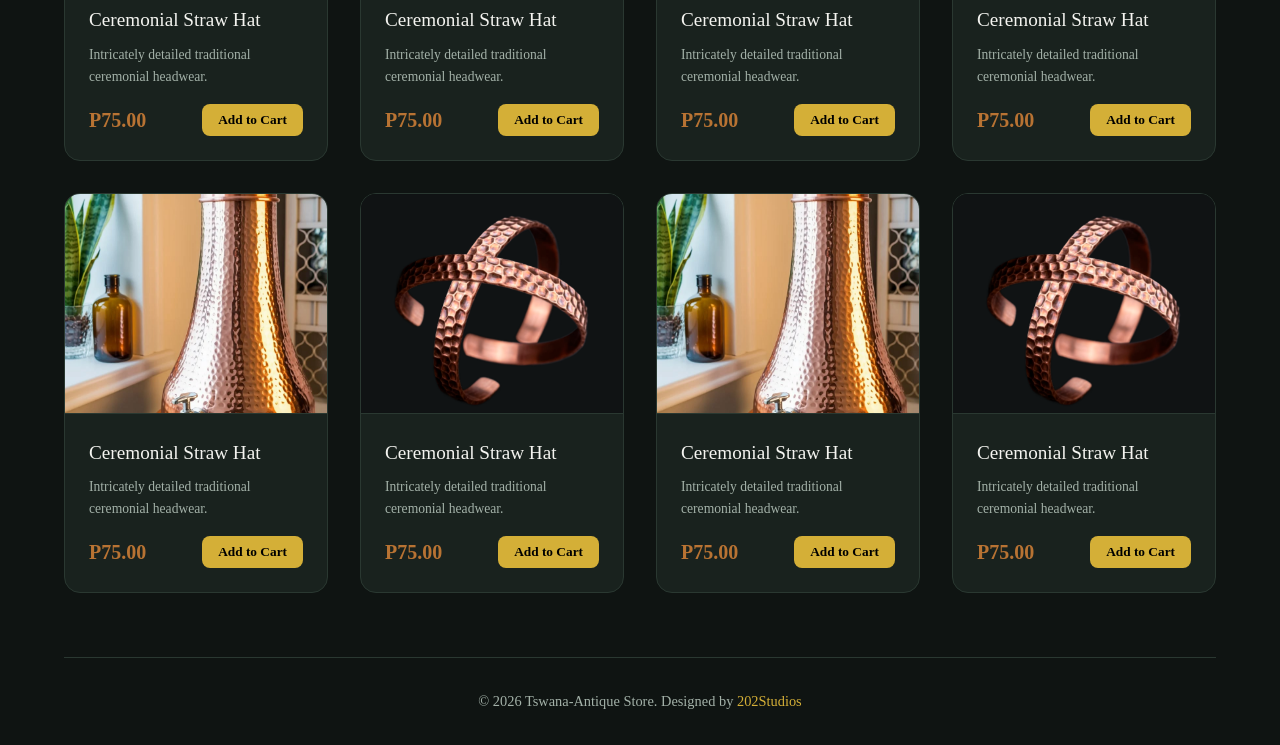
==== commit 002f35a8: "update to old ui with new images and functional cart with checkout" ====
--- a/index.html
+++ b/index.html
@@ -532,7 +532,7 @@
 <div class="container">
   <nav>
     <div class="brand">
-      <img src="logo.png" alt="Tswana Antique Store logo" onerror="this.style.display='none'">
+      <img src="assets/img/branding/logo.png" alt="Tswana Antique Store logo" onerror="this.style.display='none'">
     </div>
 
     <button class="cart-icon-btn" onclick="toggleCart()">
@@ -542,14 +542,15 @@
 
   <header class="hero">
     <h1>Authentic Antique Collection</h1>
-    <p>Handcrafted copper bangles, heritage bracelets, and traditional hand-woven hats crafted with legacy and tradition.</p>
+    <p>Handcrafted copper bangles, heritage bracelets, and traditional hand-woven baskets crafted with legacy and tradition.</p>
   </header>
 
   <div class="controls">
     <button class="filter-btn active" onclick="filterCategory('all')">All Items</button>
+    <button class="filter-btn" onclick="filterCategory('bracelets')">Copper Bracelets</button>
     <button class="filter-btn" onclick="filterCategory('bangles')">Copper Bangles</button>
-    <button class="filter-btn" onclick="filterCategory('bracelets')">Bracelets</button>
-    <button class="filter-btn" onclick="filterCategory('hats')">Traditional Hats</button>
+    <button class="filter-btn" onclick="filterCategory('utensils')">Copper Utensils</button>
+    <button class="filter-btn" onclick="filterCategory('baskets')">Traditional baskets</button>
   </div>
 
   <div class="product-grid" id="product-container"></div>
@@ -628,10 +629,10 @@
     {
       id: 1,
       name: "Hand-Hammered Copper Bangle",
-      category: "bangles",
+      category: "bracelets",
       price: 45.00,
-      image: "antique2.png",
-      gallery: ["antique2.png", "antique1.png", "antique2.png"],
+      image: "assets/img/copper-jewel/antique17.jpg",
+      gallery: ["assets/img/copper-jewel/antique17.jpg", "assets/img/copper-jewel/antique2.png"],
       desc: "Pure copper metalwork with traditional engraved motifs."
     },
     {
@@ -639,62 +640,135 @@
       name: "Twisted Copper Wristband",
       category: "bangles",
       price: 55.00,
-      image: "antique2.png",
-      gallery: ["antique2.png", "antique1.png"],
+      image: "assets/img/copper-jewel/antique20.jpg",
+      gallery: ["assets/img/copper-jewel/antique20.jpg"],
       desc: "Classic twisted dual-strand copper wire design."
     },
     {
       id: 3,
       name: "Beaded Heritage Bracelet",
-      category: "bracelets",
+      category: "utensils",
       price: 35.00,
-      image: "antique2.png",
-      gallery: ["antique2.png", "antique1.png"],
+      image: "assets/img/copper-jewel/antique7.jpg",
+      gallery: ["assets/img/copper-jewel/antique7.jpg", "assets/img/copper-jewel/antique2.png"],
       desc: "Hand-strung antique brass and glass beads."
     },
     {
       id: 4,
       name: "Woven Palm-Leaf Sun Hat",
-      category: "hats",
+      category: "bracelets",
       price: 60.00,
-      image: "antique2.png",
-      gallery: ["antique2.png", "antique1.png"],
+      image: "assets/img/copper-jewel/antique21.jpg",
+      gallery: ["assets/img/copper-jewel/antique14.jpg", "assets/img/copper-jewel/antique16.jpg"],
       desc: "Handcrafted natural fiber weave with sturdy sun protection."
     },
     {
       id: 5,
       name: "Raw Copper Cuff",
-      category: "bangles",
+      category: "baskets",
       price: 50.00,
-      image: "antique1.png",
-      gallery: ["antique1.png", "antique2.png"],
+      image: "assets/img/crafts/bascket5.png",
+      gallery: ["assets/img/crafts/bascket5.png", "assets/img/copper-jewel/antique10.jpg"],
       desc: "Minimalist open-cuff design built to age with patina."
     },
     {
       id: 6,
       name: "Ceremonial Straw Hat",
-      category: "hats",
-      price: 75.00,
-      image: "antique2.png",
-      gallery: ["antique2.png", "antique1.png"],
+      category: "baskets",
+      price: 75.00,
+      image: "assets/img/copper-jewel/antique2.png",
+      gallery: ["assets/img/copper-jewel/antique2.png", "assets/img/copper-jewel/antique2.png"],
       desc: "Intricately detailed traditional ceremonial headwear."
     },
     {
       id: 7,
       name: "Ceremonial Straw Hat",
-      category: "hats",
-      price: 75.00,
-      image: "antique2.png",
-      gallery: ["antique2.png", "antique1.png"],
+      category: "utensils",
+      price: 75.00,
+      image: "assets/img/copper-jewel/antique9.jpg",
+      gallery: ["assets/img/copper-jewel/antique9.jpg", "assets/img/copper-jewel/antique8.jpg"],
       desc: "Intricately detailed traditional ceremonial headwear."
     },
     {
       id: 8,
       name: "Ceremonial Straw Hat",
-      category: "hats",
-      price: 75.00,
-      image: "antique2.png",
-      gallery: ["antique2.png", "antique1.png"],
+      category: "baskets",
+      price: 75.00,
+      image: "assets/img/copper-jewel/antique2.png",
+      gallery: ["assets/img/copper-jewel/antique2.png", "assets/img/copper-jewel/antique4.jpg"],
+      desc: "Intricately detailed traditional ceremonial headwear."
+    },
+
+    {
+      id: 9,
+      name: "Ceremonial Straw Hat",
+      category: "utensils",
+      price: 75.00,
+      image: "assets/img/copper-jewel/antique9.jpg",
+      gallery: ["assets/img/copper-jewel/antique9.jpg", "assets/img/copper-jewel/antique8.jpg"],
+      desc: "Intricately detailed traditional ceremonial headwear."
+    },
+    {
+      id: 10,
+      name: "Ceremonial Straw Hat",
+      category: "baskets",
+      price: 75.00,
+      image: "assets/img/copper-jewel/antique2.png",
+      gallery: ["assets/img/copper-jewel/antique2.png", "assets/img/copper-jewel/antique3.jpg"],
+      desc: "Intricately detailed traditional ceremonial headwear."
+    },
+    {
+      id: 11,
+      name: "Ceremonial Straw Hat",
+      category: "utensils",
+      price: 75.00,
+      image: "assets/img/copper-jewel/antique9.jpg",
+      gallery: ["assets/img/copper-jewel/antique9.jpg", "assets/img/copper-jewel/antique8.jpg"],
+      desc: "Intricately detailed traditional ceremonial headwear."
+    },
+    {
+      id: 12,
+      name: "Ceremonial Straw Hat",
+      category: "baskets",
+      price: 75.00,
+      image: "assets/img/crafts/bascket1.jpg",
+      gallery: ["assets/img/crafts/bascket1.jpg", "assets/img/crafts/bascket2.jpg", "assets/img/crafts/bascket2.jpg"],
+      desc: "Intricately detailed traditional ceremonial headwear."
+    },
+    {
+      id: 13,
+      name: "Ceremonial Straw Hat",
+      category: "baskets",
+      price: 75.00,
+      image: "assets/img/copper-jewel/antique9.jpg",
+      gallery: ["assets/img/copper-jewel/antique9.jpg", "assets/img/copper-jewel/antique8.jpg"],
+      desc: "Intricately detailed traditional ceremonial headwear."
+    },
+    {
+      id: 14,
+      name: "Ceremonial Straw Hat",
+      category: "baskets",
+      price: 75.00,
+      image: "assets/img/copper-jewel/antique2.png",
+      gallery: ["assets/img/copper-jewel/antique2.png", "assets/img/copper-jewel/antique5.jpg"],
+      desc: "Intricately detailed traditional ceremonial headwear."
+    },
+    {
+      id: 15,
+      name: "Ceremonial Straw Hat",
+      category: "baskets",
+      price: 75.00,
+      image: "assets/img/copper-jewel/antique9.jpg",
+      gallery: ["assets/img/copper-jewel/antique9.jpg", "assets/img/copper-jewel/antique8.jpg"],
+      desc: "Intricately detailed traditional ceremonial headwear."
+    },
+    {
+      id: 16,
+      name: "Ceremonial Straw Hat",
+      category: "baskets",
+      price: 75.00,
+      image: "assets/img/copper-jewel/antique2.png",
+      gallery: ["assets/img/copper-jewel/antique2.png", "assets/img/copper-jewel/antique2.png"],
       desc: "Intricately detailed traditional ceremonial headwear."
     }
 
